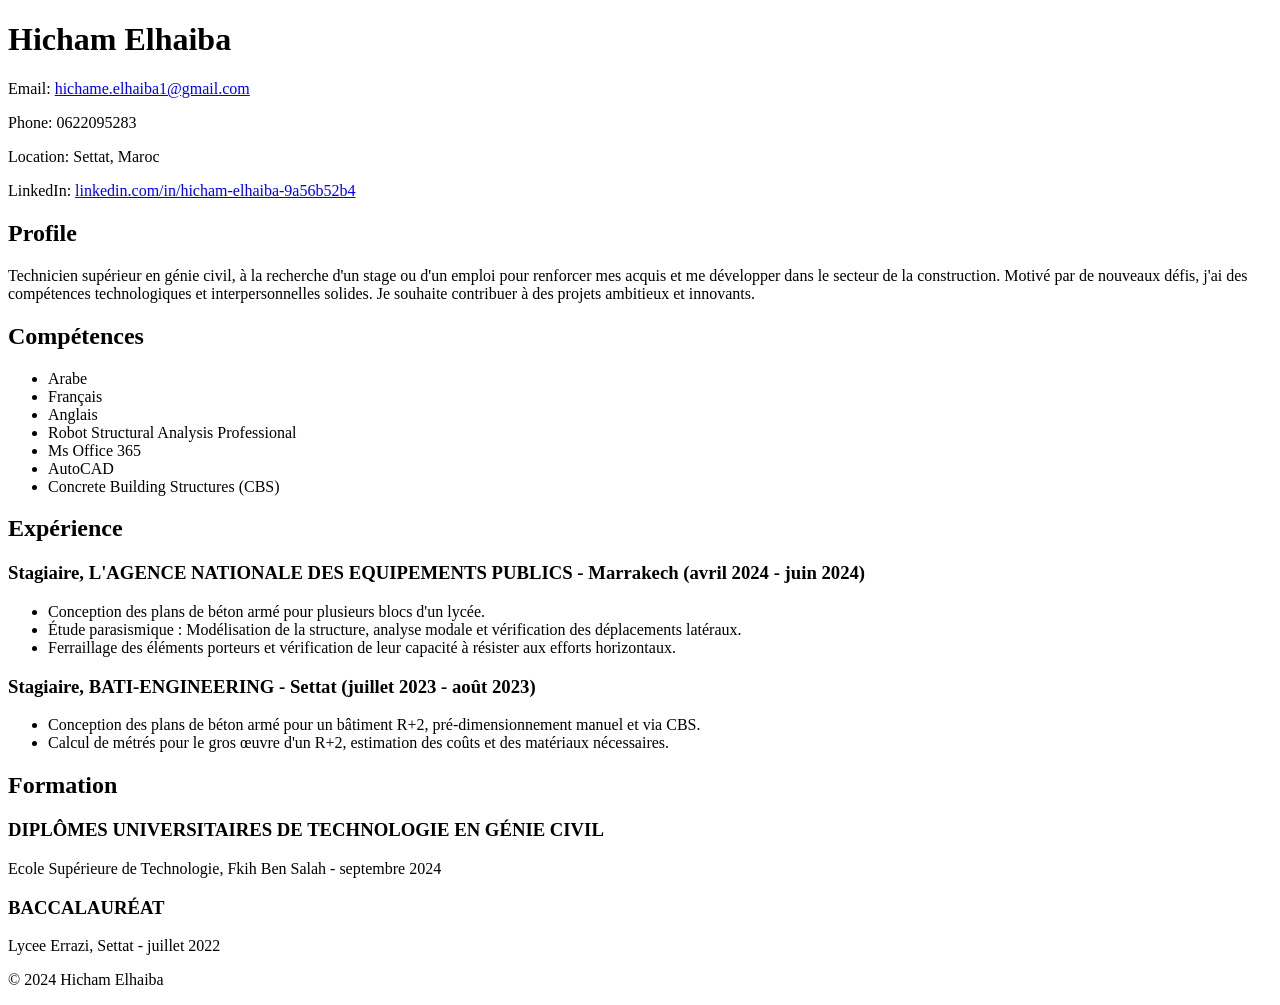
==== index.html @ 2a919aa6 "Create index.html" ====
<!DOCTYPE html>
<html lang="en">

<head>
    <meta charset="UTF-8">
    <meta name="viewport" content="width=device-width, initial-scale=1.0">
    <title>Hicham Elhaiba - CV</title>
    <link rel="stylesheet" href="style.css">
</head>

<body>
    <header>
        <h1>Hicham Elhaiba</h1>
        <div class="contact-info">
            <p>Email: <a href="mailto:hichame.elhaiba1@gmail.com">hichame.elhaiba1@gmail.com</a></p>
            <p>Phone: 0622095283</p>
            <p>Location: Settat, Maroc</p>
            <p>LinkedIn: <a href="https://www.linkedin.com/in/hicham-elhaiba-9a56b52b4/" target="_blank">linkedin.com/in/hicham-elhaiba-9a56b52b4</a></p>
        </div>
    </header>

    <section class="section profile">
        <h2>Profile</h2>
        <p>
            Technicien supérieur en génie civil, à la recherche d'un stage ou d'un emploi pour renforcer mes acquis et me développer dans le secteur de la construction.
            Motivé par de nouveaux défis, j'ai des compétences technologiques et interpersonnelles solides. Je souhaite contribuer à des projets ambitieux et innovants.
        </p>
    </section>

    <section class="section skills">
        <h2>Compétences</h2>
        <ul class="skills-list">
            <li>Arabe</li>
            <li>Français</li>
            <li>Anglais</li>
            <li>Robot Structural Analysis Professional</li>
            <li>Ms Office 365</li>
            <li>AutoCAD</li>
            <li>Concrete Building Structures (CBS)</li>
        </ul>
    </section>

    <section class="section experience">
        <h2>Expérience</h2>
        <h3>Stagiaire, L'AGENCE NATIONALE DES EQUIPEMENTS PUBLICS - Marrakech (avril 2024 - juin 2024)</h3>
        <ul>
            <li>Conception des plans de béton armé pour plusieurs blocs d'un lycée.</li>
            <li>Étude parasismique : Modélisation de la structure, analyse modale et vérification des déplacements latéraux.</li>
            <li>Ferraillage des éléments porteurs et vérification de leur capacité à résister aux efforts horizontaux.</li>
        </ul>

        <h3>Stagiaire, BATI-ENGINEERING - Settat (juillet 2023 - août 2023)</h3>
        <ul>
            <li>Conception des plans de béton armé pour un bâtiment R+2, pré-dimensionnement manuel et via CBS.</li>
            <li>Calcul de métrés pour le gros œuvre d'un R+2, estimation des coûts et des matériaux nécessaires.</li>
        </ul>
    </section>

    <section class="section education">
        <h2>Formation</h2>
        <h3>DIPLÔMES UNIVERSITAIRES DE TECHNOLOGIE EN GÉNIE CIVIL</h3>
        <p>Ecole Supérieure de Technologie, Fkih Ben Salah - septembre 2024</p>

        <h3>BACCALAURÉAT</h3>
        <p>Lycee Errazi, Settat - juillet 2022</p>
    </section>

    <footer>
        <p>&copy; 2024 Hicham Elhaiba</p>
    </footer>
</body>

</html>
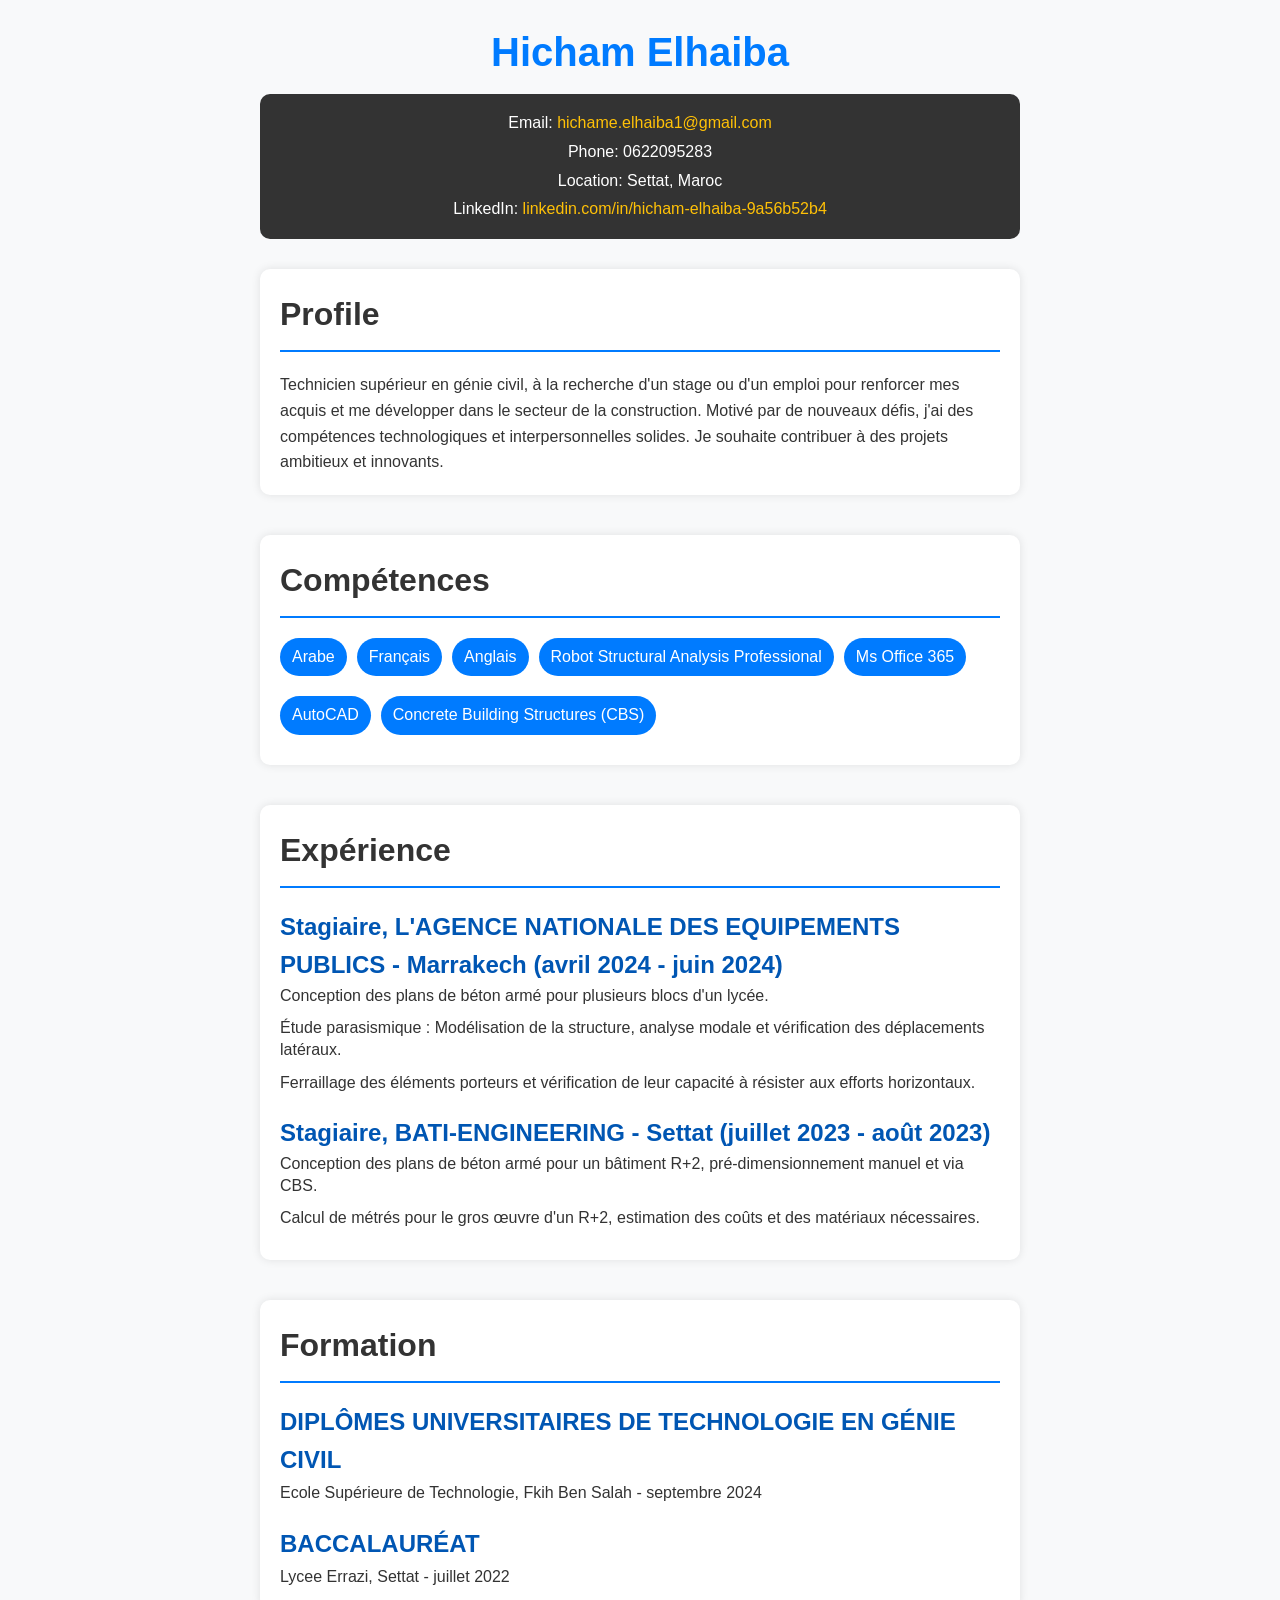
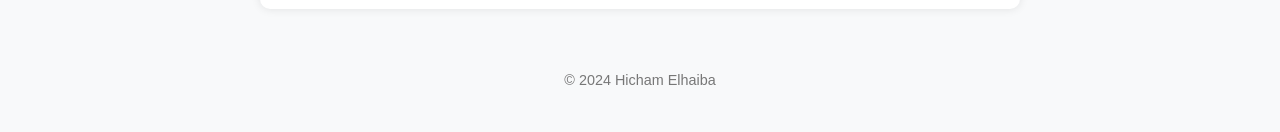
==== commit 682b536a: "Update index.html" ====
--- a/index.html
+++ b/index.html
@@ -5,7 +5,7 @@
     <meta charset="UTF-8">
     <meta name="viewport" content="width=device-width, initial-scale=1.0">
     <title>Hicham Elhaiba - CV</title>
-    <link rel="stylesheet" href="style.css">
+    <link rel="stylesheet" href="styles.css">
 </head>
 
 <body>
--- a/styles.css
+++ b/styles.css
@@ -0,0 +1,96 @@
+/* General Reset */
+* {
+    margin: 0;
+    padding: 0;
+    box-sizing: border-box;
+}
+
+body {
+    font-family: 'Arial', sans-serif;
+    background-color: #f8f9fa;
+    color: #333;
+    line-height: 1.6;
+    margin: 0 auto;
+    max-width: 800px;
+    padding: 20px;
+}
+
+/* Header Section */
+header {
+    text-align: center;
+    margin-bottom: 30px;
+}
+
+h1 {
+    font-size: 2.5em;
+    margin-bottom: 10px;
+    color: #007BFF;
+}
+
+.contact-info {
+    background-color: #333;
+    color: #fff;
+    padding: 15px;
+    border-radius: 10px;
+    line-height: 1.8;
+}
+
+.contact-info a {
+    color: #ffc107;
+    text-decoration: none;
+}
+
+/* Section Styles */
+.section {
+    margin-bottom: 40px;
+    padding: 20px;
+    background: #fff;
+    border-radius: 10px;
+    box-shadow: 0px 0px 10px rgba(0, 0, 0, 0.1);
+}
+
+h2 {
+    font-size: 2em;
+    color: #333;
+    border-bottom: 2px solid #007BFF;
+    padding-bottom: 10px;
+    margin-bottom: 20px;
+}
+
+h3 {
+    font-size: 1.5em;
+    margin-top: 20px;
+    color: #0056b3;
+}
+
+ul {
+    list-style: none;
+    padding-left: 0;
+}
+
+ul li {
+    margin-bottom: 10px;
+    line-height: 1.4;
+}
+
+/* Skills List */
+.skills-list {
+    display: flex;
+    flex-wrap: wrap;
+    gap: 10px;
+}
+
+.skills-list li {
+    background: #007BFF;
+    color: white;
+    padding: 8px 12px;
+    border-radius: 20px;
+}
+
+/* Footer */
+footer {
+    text-align: center;
+    padding: 20px;
+    font-size: 0.9em;
+    color: #777;
+}
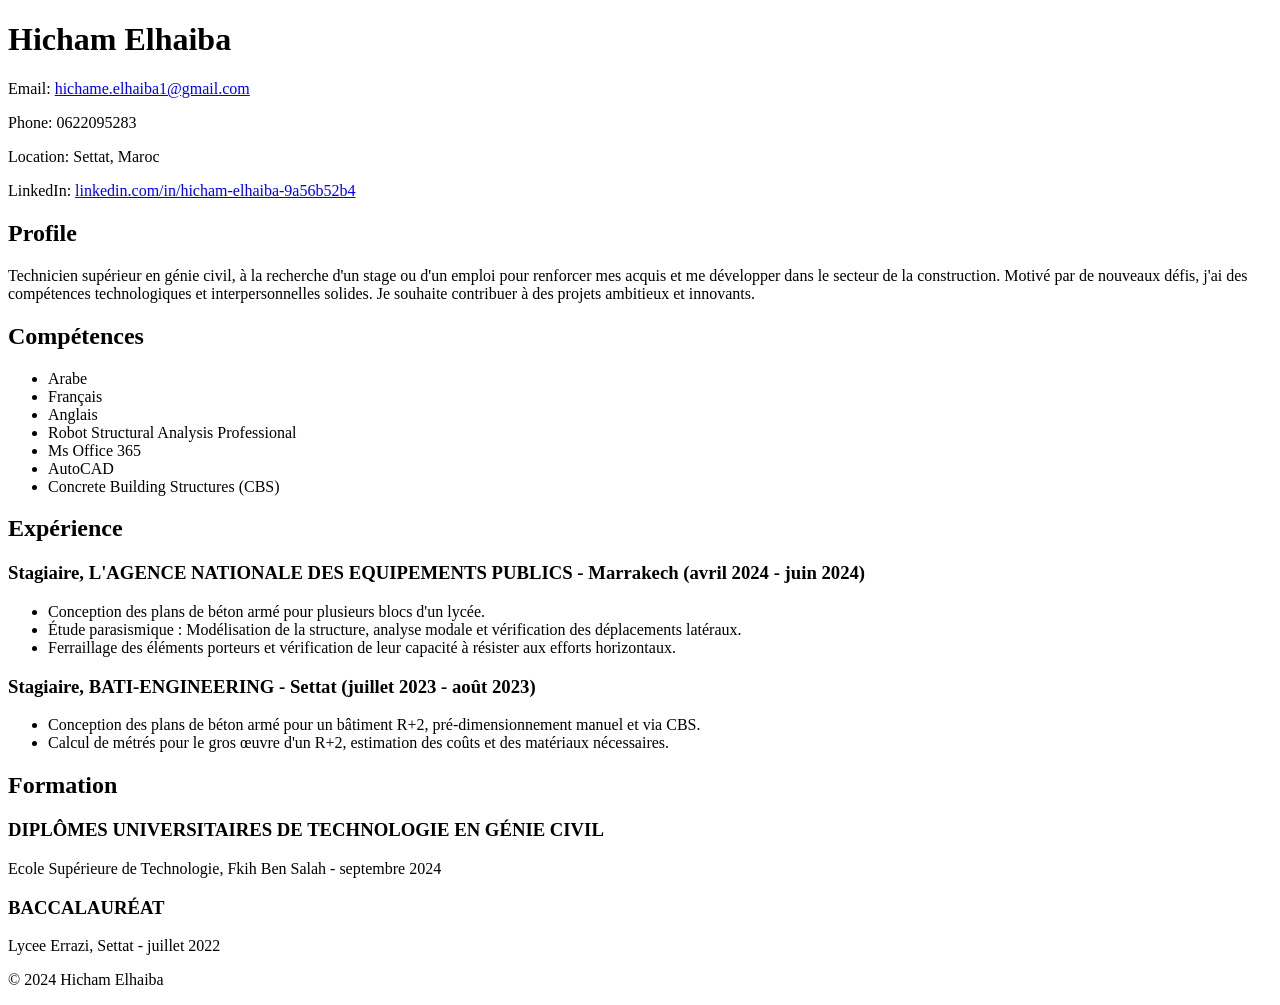
==== commit 89afe712: "Update index.html" ====
--- a/index.html
+++ b/index.html
@@ -5,7 +5,7 @@
     <meta charset="UTF-8">
     <meta name="viewport" content="width=device-width, initial-scale=1.0">
     <title>Hicham Elhaiba - CV</title>
-    <link rel="stylesheet" href="styles.css">
+    <link rel="stylesheet" href="style.css">
 </head>
 
 <body>
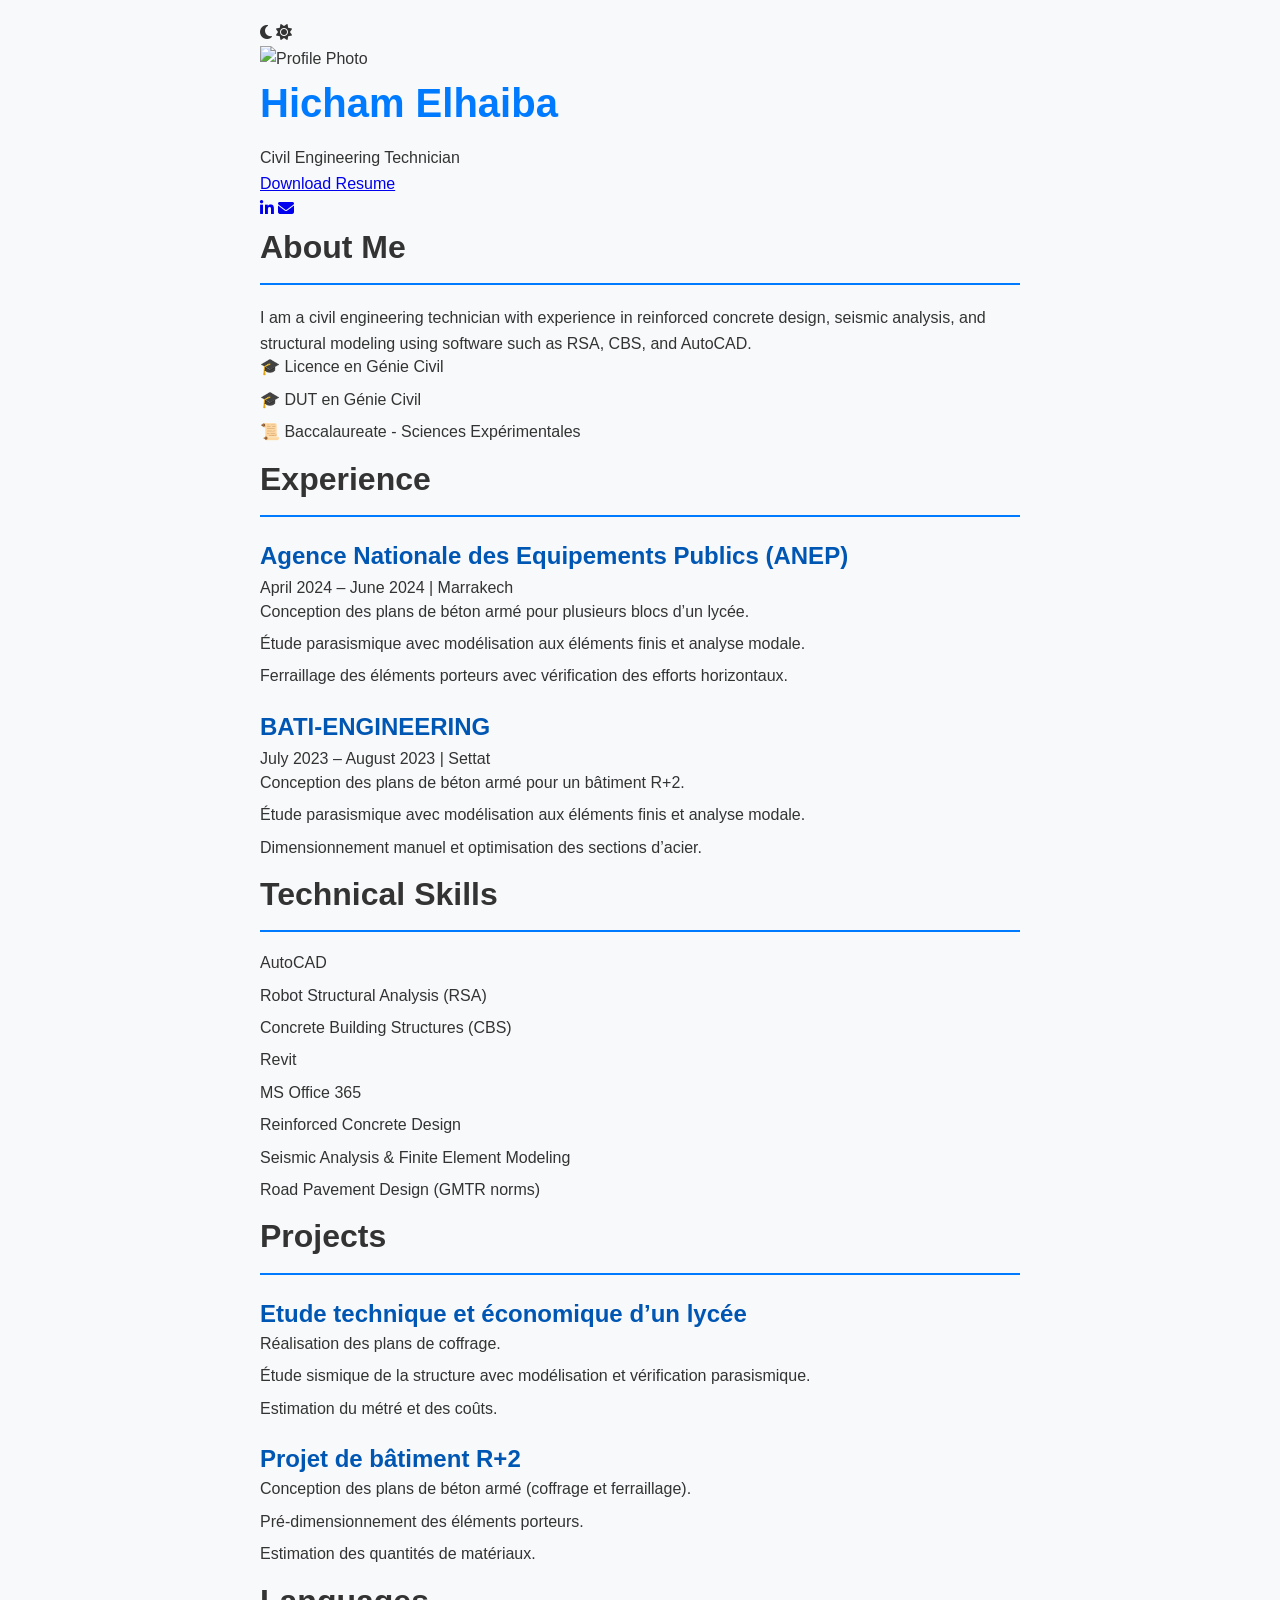
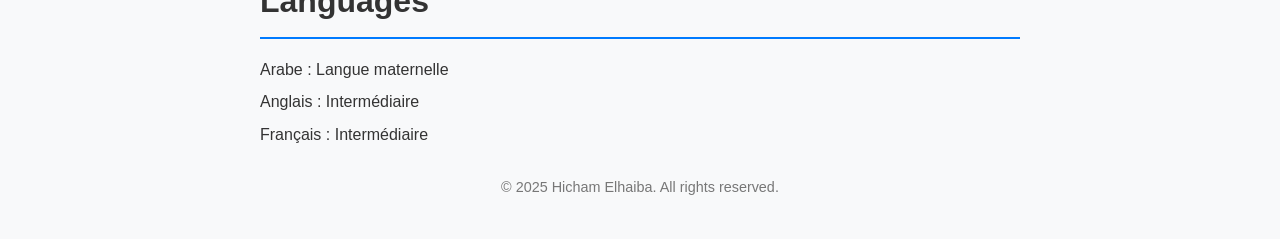
==== commit 7d562483: "Update index.html" ====
--- a/index.html
+++ b/index.html
@@ -1,73 +1,129 @@
 <!DOCTYPE html>
 <html lang="en">
+<head>
+  <meta charset="UTF-8" />
+  <meta name="viewport" content="width=device-width, initial-scale=1.0"/>
+  <title>Hicham Elhaiba | Civil Engineer</title>
+  <link rel="stylesheet" href="style.css" />
+  <link rel="stylesheet" href="https://cdnjs.cloudflare.com/ajax/libs/font-awesome/6.4.0/css/all.min.css"/>
+</head>
+<body class="dark-mode">
 
-<head>
-    <meta charset="UTF-8">
-    <meta name="viewport" content="width=device-width, initial-scale=1.0">
-    <title>Hicham Elhaiba - CV</title>
-    <link rel="stylesheet" href="style.css">
-</head>
+  <!-- Theme Toggle -->
+  <label class="theme-toggle" id="themeToggle">
+    <i class="fas fa-moon"></i>
+    <i class="fas fa-sun"></i>
+  </label>
 
-<body>
-    <header>
-        <h1>Hicham Elhaiba</h1>
-        <div class="contact-info">
-            <p>Email: <a href="mailto:hichame.elhaiba1@gmail.com">hichame.elhaiba1@gmail.com</a></p>
-            <p>Phone: 0622095283</p>
-            <p>Location: Settat, Maroc</p>
-            <p>LinkedIn: <a href="https://www.linkedin.com/in/hicham-elhaiba-9a56b52b4/" target="_blank">linkedin.com/in/hicham-elhaiba-9a56b52b4</a></p>
-        </div>
-    </header>
+  <!-- Hero Section -->
+  <section class="hero" id="home">
+    <div class="container">
+      <img src="assets/images/1.jpg" alt="Profile Photo" class="profile-pic" />
+      <h1>Hicham Elhaiba</h1>
+      <p class="subtitle">Civil Engineering Technician</p>
+      <a href="assets/CV.pdf" download class="btn">Download Resume</a>
+      <div class="socials">
+        <a href="https://www.linkedin.com/in/hicham-elhaiba-9a56b52b4/" target="_blank"><i class="fab fa-linkedin-in"></i></a>
+        <a href="mailto:hichame.elhaiba1@gmail.com"><i class="fas fa-envelope"></i></a>
+      </div>
+    </div>
+  </section>
 
-    <section class="section profile">
-        <h2>Profile</h2>
-        <p>
-            Technicien supérieur en génie civil, à la recherche d'un stage ou d'un emploi pour renforcer mes acquis et me développer dans le secteur de la construction.
-            Motivé par de nouveaux défis, j'ai des compétences technologiques et interpersonnelles solides. Je souhaite contribuer à des projets ambitieux et innovants.
-        </p>
-    </section>
+  <!-- About Section -->
+  <section class="about" id="about">
+    <div class="container">
+      <h2>About Me</h2>
+      <p>I am a civil engineering technician with experience in reinforced concrete design, seismic analysis, and structural modeling using software such as RSA, CBS, and AutoCAD.</p>
+      <ul>
+        <li>🎓 Licence en Génie Civil</li>
+        <li>🎓 DUT en Génie Civil</li>
+        <li>📜 Baccalaureate - Sciences Expérimentales</li>
+      </ul>
+    </div>
+  </section>
 
-    <section class="section skills">
-        <h2>Compétences</h2>
-        <ul class="skills-list">
-            <li>Arabe</li>
-            <li>Français</li>
-            <li>Anglais</li>
-            <li>Robot Structural Analysis Professional</li>
-            <li>Ms Office 365</li>
-            <li>AutoCAD</li>
-            <li>Concrete Building Structures (CBS)</li>
+  <!-- Experience Section -->
+  <section class="experience" id="experience">
+    <div class="container">
+      <h2>Experience</h2>
+      <div class="card">
+        <h3>Agence Nationale des Equipements Publics (ANEP)</h3>
+        <p class="date">April 2024 – June 2024 | Marrakech</p>
+        <ul>
+          <li>Conception des plans de béton armé pour plusieurs blocs d’un lycée.</li>
+          <li>Étude parasismique avec modélisation aux éléments finis et analyse modale.</li>
+          <li>Ferraillage des éléments porteurs avec vérification des efforts horizontaux.</li>
         </ul>
-    </section>
+      </div>
+      <div class="card">
+        <h3>BATI-ENGINEERING</h3>
+        <p class="date">July 2023 – August 2023 | Settat</p>
+        <ul>
+          <li>Conception des plans de béton armé pour un bâtiment R+2.</li>
+          <li>Étude parasismique avec modélisation aux éléments finis et analyse modale.</li>
+          <li>Dimensionnement manuel et optimisation des sections d’acier.</li>
+        </ul>
+      </div>
+    </div>
+  </section>
 
-    <section class="section experience">
-        <h2>Expérience</h2>
-        <h3>Stagiaire, L'AGENCE NATIONALE DES EQUIPEMENTS PUBLICS - Marrakech (avril 2024 - juin 2024)</h3>
+  <!-- Skills Section -->
+  <section class="skills" id="skills">
+    <div class="container">
+      <h2>Technical Skills</h2>
+      <ul>
+        <li>AutoCAD</li>
+        <li>Robot Structural Analysis (RSA)</li>
+        <li>Concrete Building Structures (CBS)</li>
+        <li>Revit</li>
+        <li>MS Office 365</li>
+        <li>Reinforced Concrete Design</li>
+        <li>Seismic Analysis & Finite Element Modeling</li>
+        <li>Road Pavement Design (GMTR norms)</li>
+      </ul>
+    </div>
+  </section>
+
+  <!-- Projects Section -->
+  <section class="projects" id="projects">
+    <div class="container">
+      <h2>Projects</h2>
+      <div class="card">
+        <h3>Etude technique et économique d’un lycée</h3>
         <ul>
-            <li>Conception des plans de béton armé pour plusieurs blocs d'un lycée.</li>
-            <li>Étude parasismique : Modélisation de la structure, analyse modale et vérification des déplacements latéraux.</li>
-            <li>Ferraillage des éléments porteurs et vérification de leur capacité à résister aux efforts horizontaux.</li>
+          <li>Réalisation des plans de coffrage.</li>
+          <li>Étude sismique de la structure avec modélisation et vérification parasismique.</li>
+          <li>Estimation du métré et des coûts.</li>
         </ul>
+      </div>
+      <div class="card">
+        <h3>Projet de bâtiment R+2</h3>
+        <ul>
+          <li>Conception des plans de béton armé (coffrage et ferraillage).</li>
+          <li>Pré-dimensionnement des éléments porteurs.</li>
+          <li>Estimation des quantités de matériaux.</li>
+        </ul>
+      </div>
+    </div>
+  </section>
 
-        <h3>Stagiaire, BATI-ENGINEERING - Settat (juillet 2023 - août 2023)</h3>
-        <ul>
-            <li>Conception des plans de béton armé pour un bâtiment R+2, pré-dimensionnement manuel et via CBS.</li>
-            <li>Calcul de métrés pour le gros œuvre d'un R+2, estimation des coûts et des matériaux nécessaires.</li>
-        </ul>
-    </section>
+  <!-- Languages Section -->
+  <section class="languages" id="languages">
+    <div class="container">
+      <h2>Languages</h2>
+      <ul>
+        <li>Arabe : Langue maternelle</li>
+        <li>Anglais : Intermédiaire</li>
+        <li>Français : Intermédiaire</li>
+      </ul>
+    </div>
+  </section>
 
-    <section class="section education">
-        <h2>Formation</h2>
-        <h3>DIPLÔMES UNIVERSITAIRES DE TECHNOLOGIE EN GÉNIE CIVIL</h3>
-        <p>Ecole Supérieure de Technologie, Fkih Ben Salah - septembre 2024</p>
+  <!-- Footer -->
+  <footer>
+    <p>© 2025 Hicham Elhaiba. All rights reserved.</p>
+  </footer>
 
-        <h3>BACCALAURÉAT</h3>
-        <p>Lycee Errazi, Settat - juillet 2022</p>
-    </section>
-
-    <footer>
-        <p>&copy; 2024 Hicham Elhaiba</p>
-    </footer>
+  <script src="script.js"></script>
 </body>
-
 </html>
--- a/style.css
+++ b/style.css
@@ -0,0 +1,96 @@
+/* General Reset */
+* {
+    margin: 0;
+    padding: 0;
+    box-sizing: border-box;
+}
+
+body {
+    font-family: 'Arial', sans-serif;
+    background-color: #f8f9fa;
+    color: #333;
+    line-height: 1.6;
+    margin: 0 auto;
+    max-width: 800px;
+    padding: 20px;
+}
+
+/* Header Section */
+header {
+    text-align: center;
+    margin-bottom: 30px;
+}
+
+h1 {
+    font-size: 2.5em;
+    margin-bottom: 10px;
+    color: #007BFF;
+}
+
+.contact-info {
+    background-color: #333;
+    color: #fff;
+    padding: 15px;
+    border-radius: 10px;
+    line-height: 1.8;
+}
+
+.contact-info a {
+    color: #ffc107;
+    text-decoration: none;
+}
+
+/* Section Styles */
+.section {
+    margin-bottom: 40px;
+    padding: 20px;
+    background: #fff;
+    border-radius: 10px;
+    box-shadow: 0px 0px 10px rgba(0, 0, 0, 0.1);
+}
+
+h2 {
+    font-size: 2em;
+    color: #333;
+    border-bottom: 2px solid #007BFF;
+    padding-bottom: 10px;
+    margin-bottom: 20px;
+}
+
+h3 {
+    font-size: 1.5em;
+    margin-top: 20px;
+    color: #0056b3;
+}
+
+ul {
+    list-style: none;
+    padding-left: 0;
+}
+
+ul li {
+    margin-bottom: 10px;
+    line-height: 1.4;
+}
+
+/* Skills List */
+.skills-list {
+    display: flex;
+    flex-wrap: wrap;
+    gap: 10px;
+}
+
+.skills-list li {
+    background: #007BFF;
+    color: white;
+    padding: 8px 12px;
+    border-radius: 20px;
+}
+
+/* Footer */
+footer {
+    text-align: center;
+    padding: 20px;
+    font-size: 0.9em;
+    color: #777;
+}
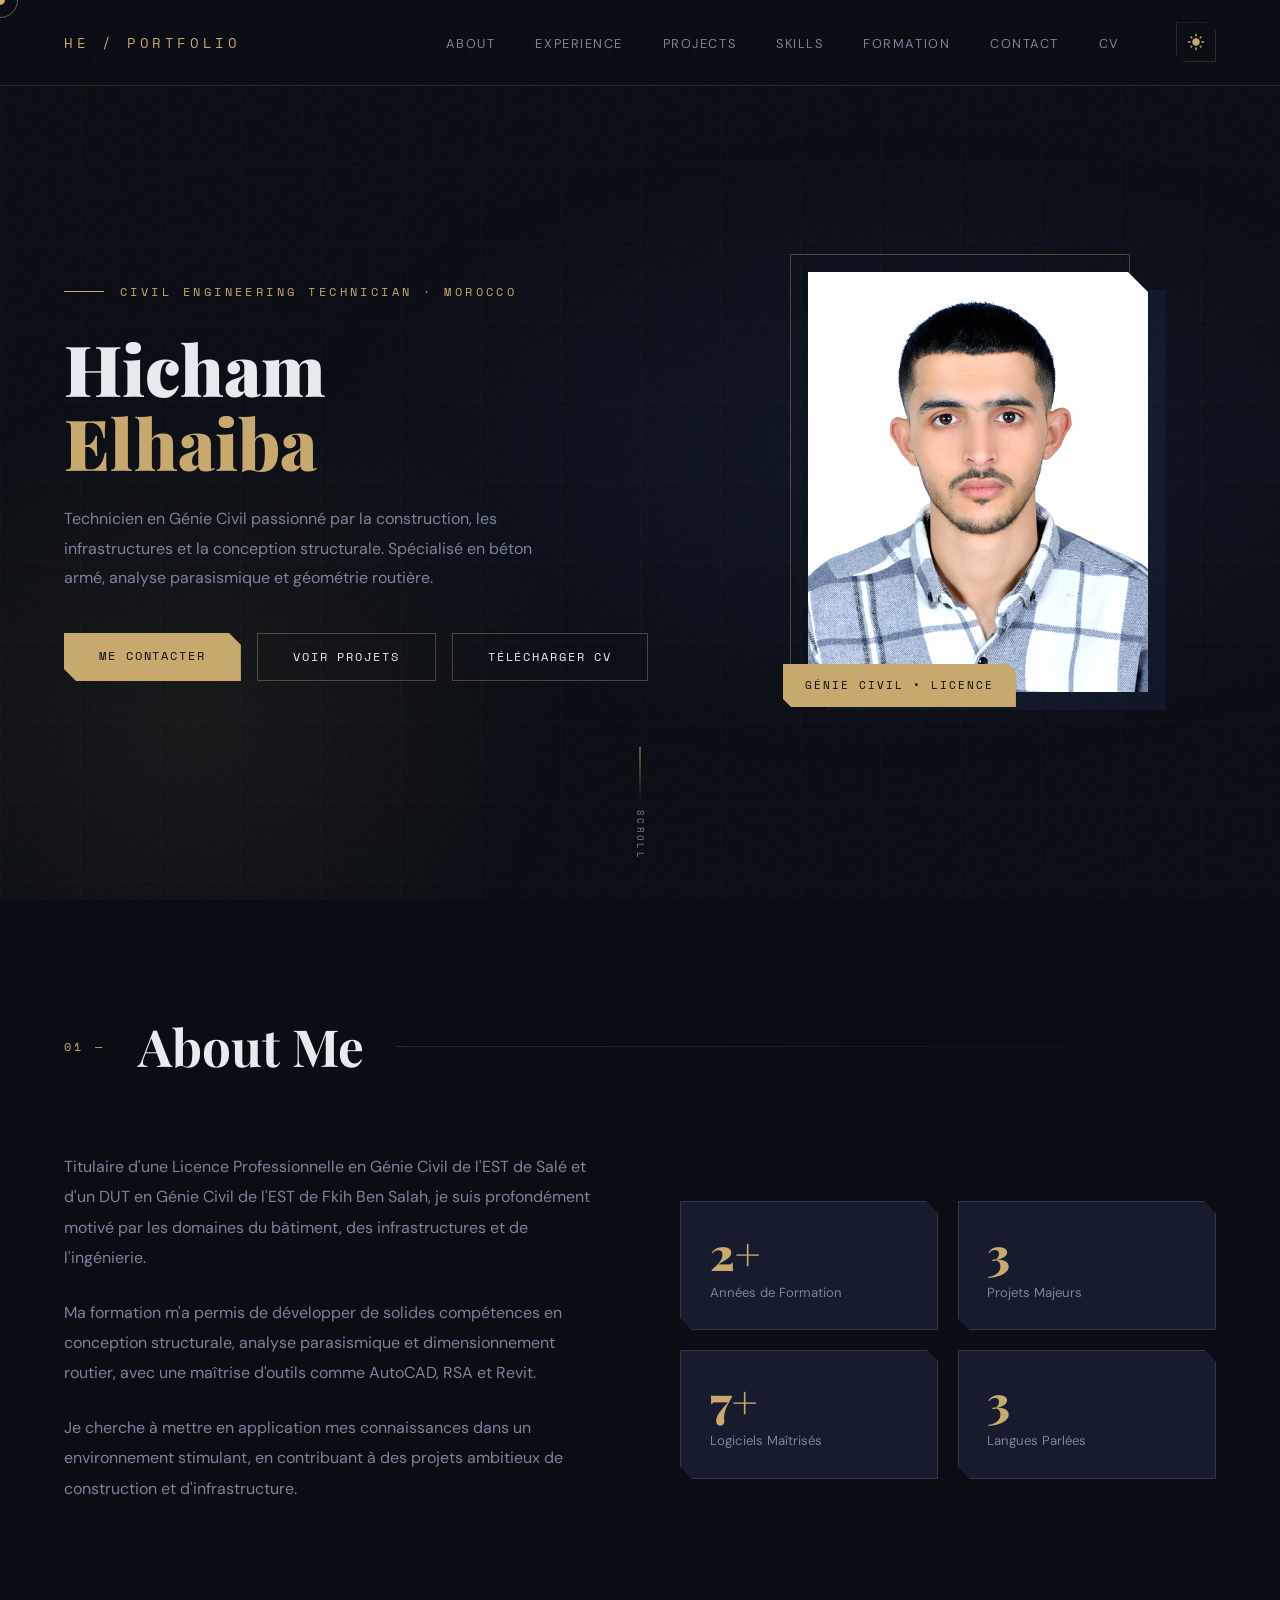
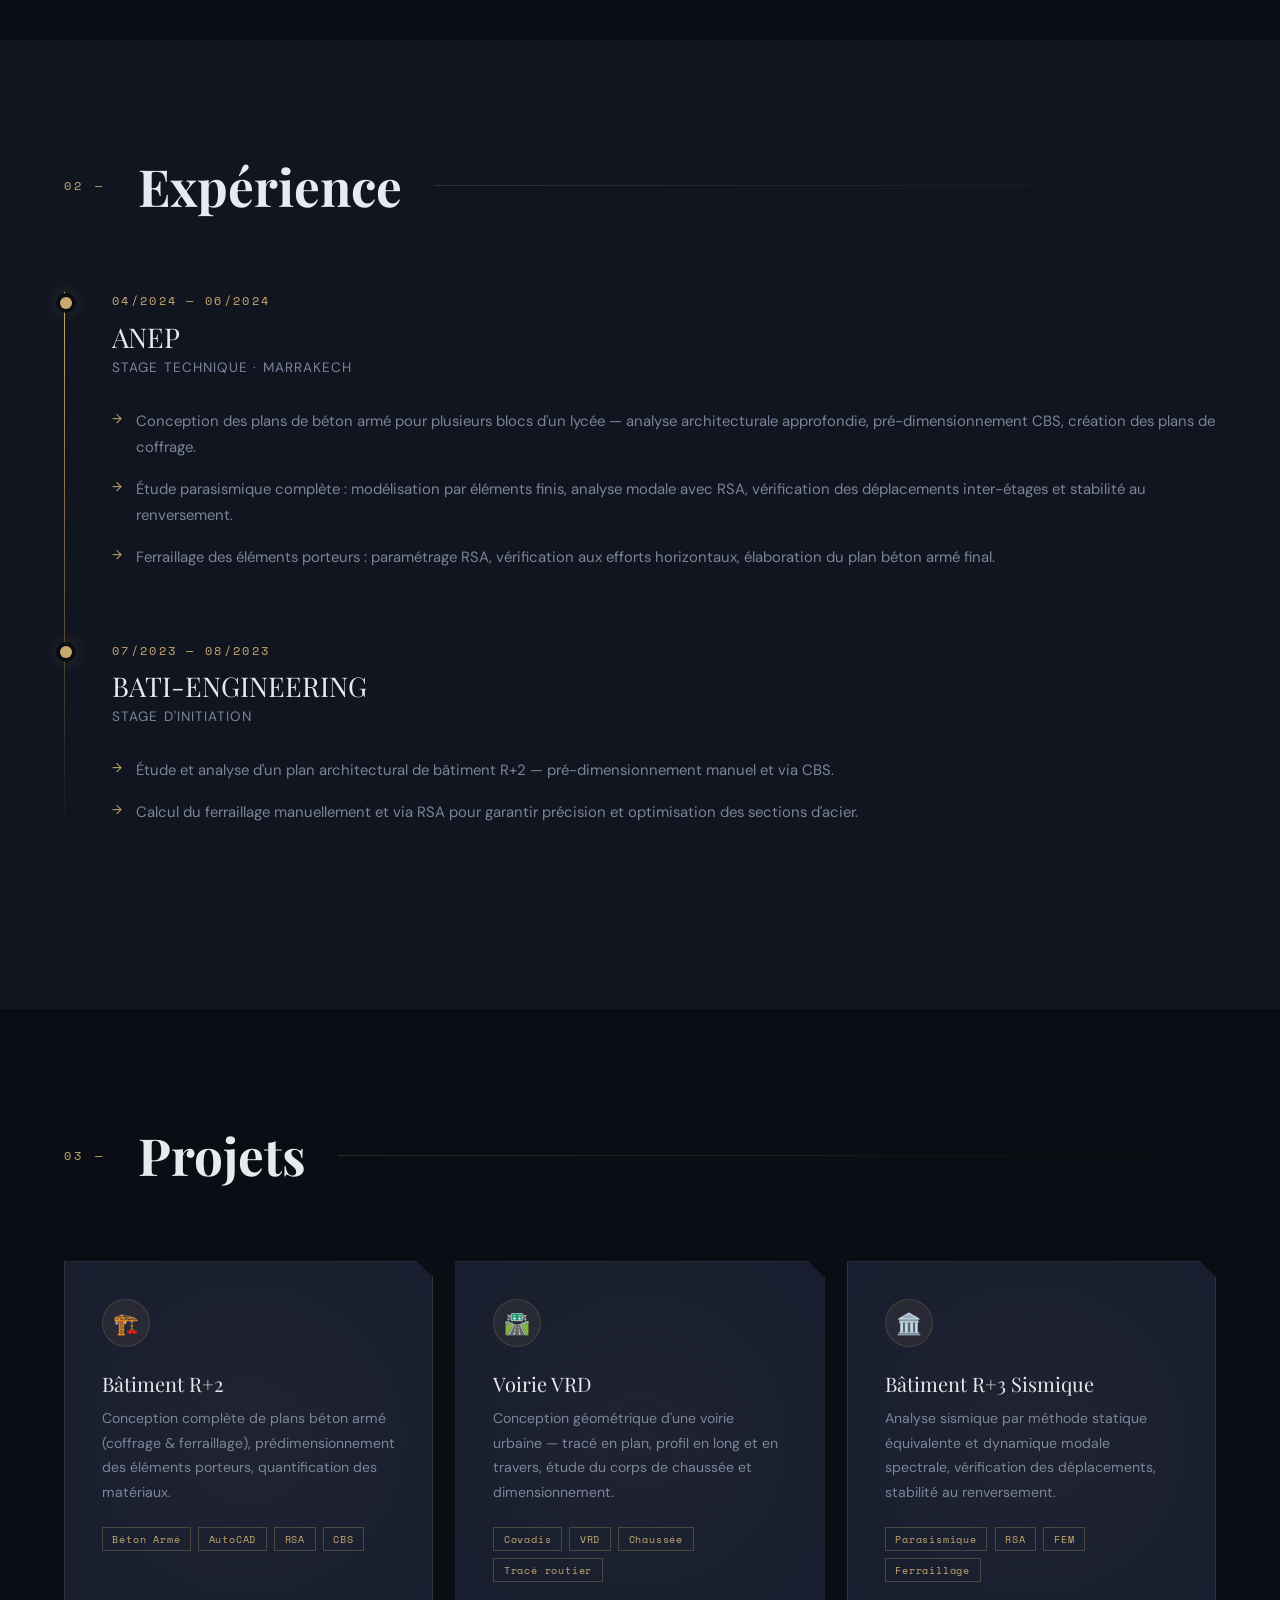
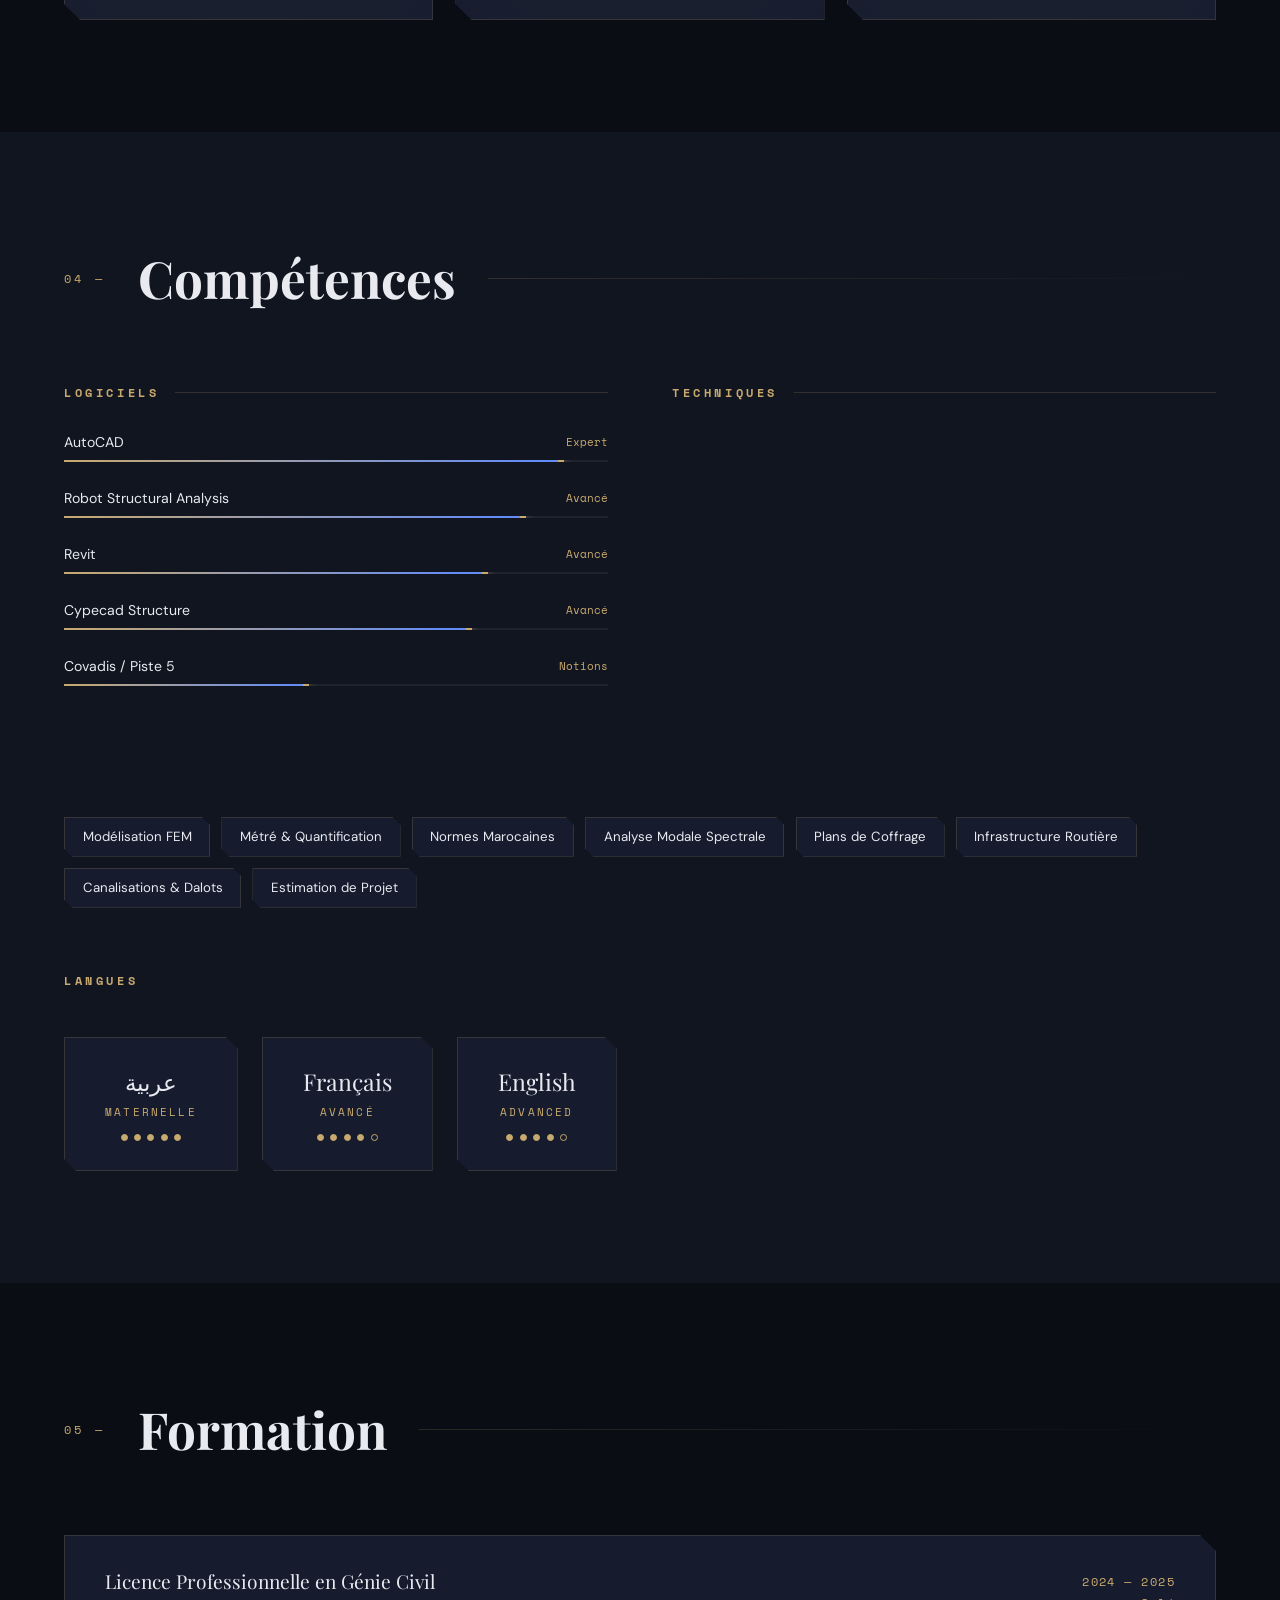
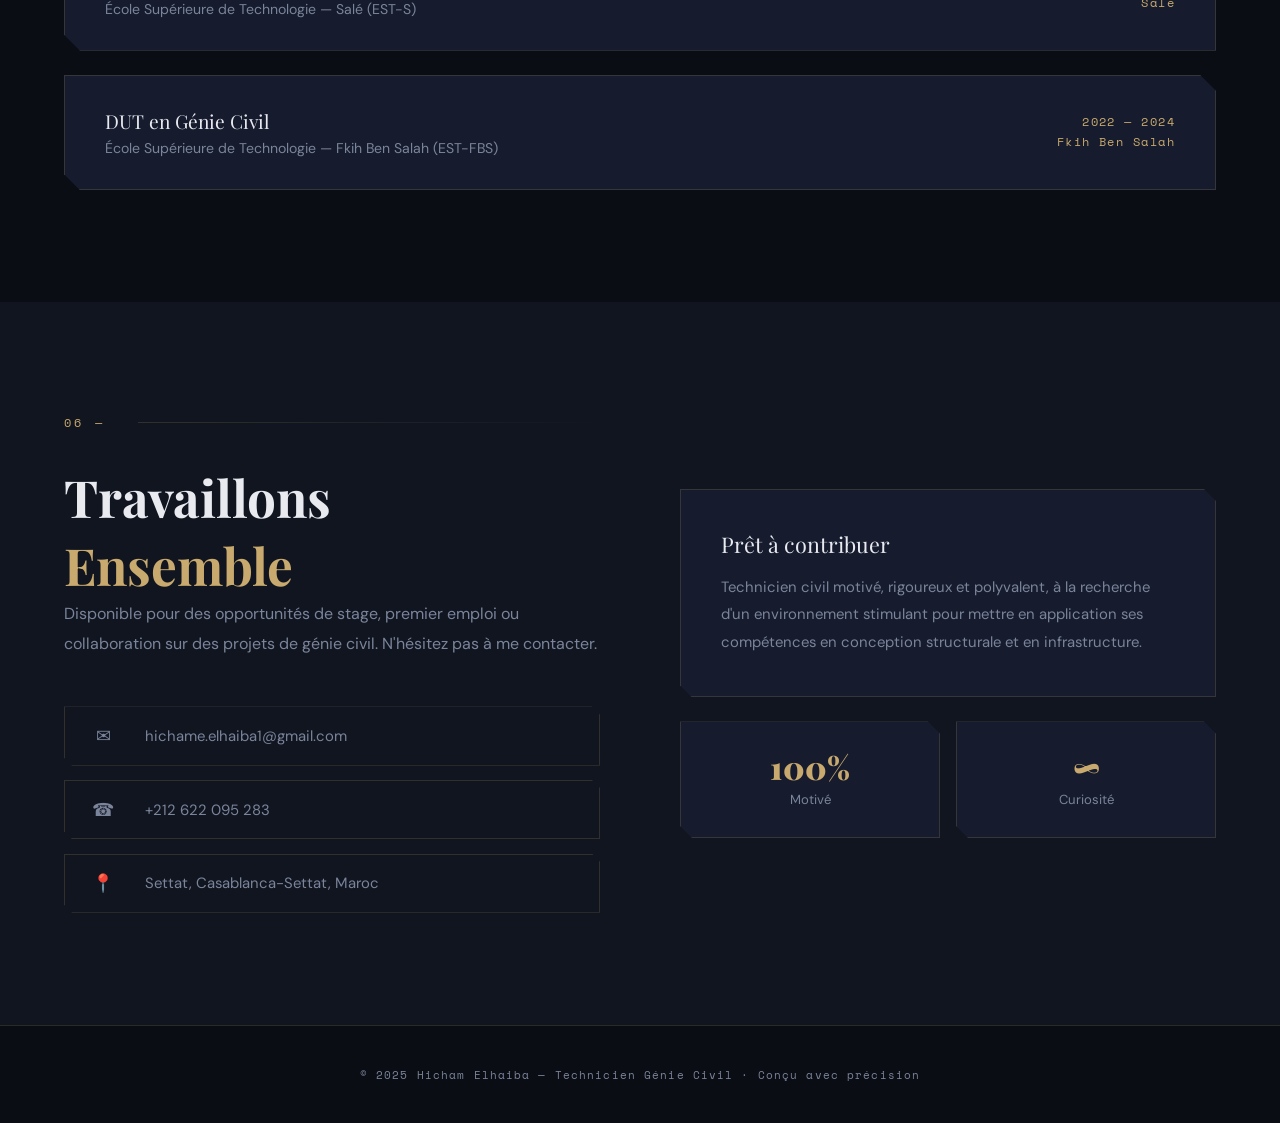
==== commit 7f4777bf: "Add files via upload" ====
--- a/index.html
+++ b/index.html
@@ -1,129 +1,516 @@
 <!DOCTYPE html>
 <html lang="en">
 <head>
-  <meta charset="UTF-8" />
-  <meta name="viewport" content="width=device-width, initial-scale=1.0"/>
-  <title>Hicham Elhaiba | Civil Engineer</title>
-  <link rel="stylesheet" href="style.css" />
-  <link rel="stylesheet" href="https://cdnjs.cloudflare.com/ajax/libs/font-awesome/6.4.0/css/all.min.css"/>
+<meta charset="UTF-8">
+<meta name="viewport" content="width=device-width, initial-scale=1.0">
+<title>Hicham Elhaiba | Civil Engineering Technician</title>
+<link href="https://fonts.googleapis.com/css2?family=Playfair+Display:wght@400;700;900&family=DM+Sans:wght@300;400;500&family=Space+Mono:wght@400;700&display=swap" rel="stylesheet">
+<style>
+  :root {
+    --bg:#0a0d14; --surface:#111520; --card:#161c2e;
+    --accent:#c8a96e; --accent2:#5d8aff;
+    --text:#e8eaf0; --muted:#7a849a;
+    --border:rgba(200,169,110,0.18); --glow:rgba(200,169,110,0.08);
+    --nav-bg:rgba(10,13,20,0.9);
+  }
+
+  [data-theme="light"] {
+    --bg:#f8f9fa; --surface:#ffffff; --card:#ffffff;
+    --accent:#b08d4b; --accent2:#3d6ed4;
+    --text:#1a1d23; --muted:#5a647a;
+    --border:rgba(176,141,75,0.25); --glow:rgba(176,141,75,0.05);
+    --nav-bg:rgba(248,249,250,0.9);
+  }
+  *,*::before,*::after{margin:0;padding:0;box-sizing:border-box;}
+  html{scroll-behavior:smooth;}
+  body{background:var(--bg);color:var(--text);font-family:"DM Sans",sans-serif;overflow-x:hidden;cursor:none;}
+
+  /* CURSOR */
+  .cursor{width:10px;height:10px;background:var(--accent);border-radius:50%;position:fixed;top:0;left:0;pointer-events:none;z-index:9999;mix-blend-mode:screen;transform:translate(-50%,-50%);}
+  .cursor-ring{width:36px;height:36px;border:1.5px solid rgba(200,169,110,0.5);border-radius:50%;position:fixed;top:0;left:0;pointer-events:none;z-index:9998;transform:translate(-50%,-50%);transition:width .3s,height .3s,border-color .3s;}
+  .cursor-ring.hovered{width:56px;height:56px;border-color:var(--accent);}
+
+  /* NOISE */
+  body::after{content:"";position:fixed;inset:0;background-image:url("data:image/svg+xml,%3Csvg viewBox='0 0 200 200' xmlns='http://www.w3.org/2000/svg'%3E%3Cfilter id='n'%3E%3CfeTurbulence type='fractalNoise' baseFrequency='0.85' numOctaves='4'/%3E%3C/filter%3E%3Crect width='100%25' height='100%25' filter='url(%23n)' opacity='0.025'/%3E%3C/svg%3E");pointer-events:none;z-index:1000;}
+
+  /* PARTICLES */
+  .particles{position:fixed;inset:0;pointer-events:none;z-index:0;overflow:hidden;}
+  .particle{position:absolute;width:2px;height:2px;background:var(--accent);border-radius:50%;animation:floatUp var(--dur) var(--delay) infinite linear;opacity:0;}
+  @keyframes floatUp{0%{transform:translateY(100vh) translateX(0);opacity:0;}10%{opacity:.5;}90%{opacity:.2;}100%{transform:translateY(-50px) translateX(var(--drift));opacity:0;}}
+
+  /* NAV */
+  nav{position:fixed;top:0;left:0;right:0;padding:1.4rem 4rem;display:flex;align-items:center;justify-content:space-between;z-index:500;backdrop-filter:blur(20px);background:var(--nav-bg);border-bottom:1px solid var(--border);animation:slideDown .8s ease forwards;}
+  @keyframes slideDown{from{transform:translateY(-100%);opacity:0;}to{transform:translateY(0);opacity:1;}}
+  .nav-logo{font-family:"Space Mono",monospace;color:var(--accent);font-size:.9rem;letter-spacing:.25em;text-transform:uppercase;text-decoration:none;}
+  .nav-links{display:flex;gap:2.5rem;list-style:none;align-items:center;}
+  .nav-links a{color:var(--muted);text-decoration:none;font-size:.8rem;letter-spacing:.12em;text-transform:uppercase;transition:color .3s;position:relative;cursor:none;}
+
+  /* THEME TOGGLE */
+  .theme-toggle{background:none;border:1px solid var(--border);color:var(--accent);padding:.5rem;width:40px;height:40px;display:flex;align-items:center;justify-content:center;cursor:none;transition:all .3s;clip-path:polygon(0 0,calc(100% - 8px) 0,100% 8px,100% 100%,8px 100%,0 calc(100% - 8px));margin-left:1rem;}
+  .theme-toggle:hover{background:var(--glow);border-color:var(--accent);transform:translateY(-2px);}
+  .theme-toggle svg{width:18px;height:18px;fill:currentColor;}
+  [data-theme="light"] .sun-icon{display:none;}
+  [data-theme="dark"] .moon-icon{display:none;}
+  .sun-icon{display:block;}
+  .moon-icon{display:block;}
+  .nav-links a::after{content:"";position:absolute;bottom:-4px;left:0;width:0;height:1px;background:var(--accent);transition:width .3s;}
+  .nav-links a:hover{color:var(--accent);}
+  .nav-links a:hover::after{width:100%;}
+
+  /* HERO */
+  .hero{min-height:100vh;display:grid;grid-template-columns:1.15fr 0.85fr;align-items:center;padding:8rem 4rem 4rem;position:relative;overflow:hidden;gap:2rem;}
+  .hero-bg{position:absolute;inset:0;background:radial-gradient(ellipse 80% 60% at 70% 50%,rgba(93,138,255,0.07) 0%,transparent 60%),radial-gradient(ellipse 60% 80% at 15% 80%,rgba(200,169,110,0.07) 0%,transparent 50%);}
+  .hero-grid{position:absolute;inset:0;background-image:linear-gradient(rgba(200,169,110,0.025) 1px,transparent 1px),linear-gradient(90deg,rgba(200,169,110,0.025) 1px,transparent 1px);background-size:80px 80px;}
+  .hero-left{position:relative;z-index:2;}
+  .hero-tag{font-family:"Space Mono",monospace;font-size:.72rem;color:var(--accent);letter-spacing:.3em;text-transform:uppercase;display:flex;align-items:center;gap:1rem;margin-bottom:2rem;opacity:0;animation:fadeUp .8s .3s forwards;}
+  .hero-tag::before{content:"";display:block;width:40px;height:1px;background:var(--accent);}
+  h1{font-family:"Playfair Display",serif;font-size:clamp(3rem,5.5vw,5.2rem);font-weight:900;line-height:1.05;margin-bottom:1.5rem;opacity:0;animation:fadeUp .8s .5s forwards;}
+  h1 span{color:var(--accent);display:block;}
+  .hero-desc{color:var(--muted);line-height:1.85;max-width:480px;margin-bottom:2.5rem;font-size:1rem;opacity:0;animation:fadeUp .8s .7s forwards;}
+  .hero-ctas{display:flex;gap:1rem;flex-wrap:wrap;opacity:0;animation:fadeUp .8s .9s forwards;}
+
+  /* BUTTONS */
+  .btn-primary{background:var(--accent);color:#0a0d14;padding:.85rem 2.2rem;font-family:"Space Mono",monospace;font-size:.78rem;letter-spacing:.15em;text-transform:uppercase;text-decoration:none;border:none;cursor:none;transition:transform .3s,box-shadow .3s;clip-path:polygon(0 0,calc(100% - 12px) 0,100% 12px,100% 100%,12px 100%,0 calc(100% - 12px));display:inline-block;}
+  .btn-primary:hover{transform:translateY(-3px);box-shadow:0 20px 40px rgba(200,169,110,0.3);}
+  .btn-secondary{border:1.5px solid rgba(200,169,110,0.35);color:var(--text);padding:.85rem 2.2rem;font-family:"Space Mono",monospace;font-size:.78rem;letter-spacing:.15em;text-transform:uppercase;text-decoration:none;background:transparent;cursor:none;transition:border-color .3s,color .3s,background .3s;display:inline-block;}
+  .btn-secondary:hover{border-color:var(--accent);color:var(--accent);background:var(--glow);}
+
+  /* PHOTO */
+  .hero-right{display:flex;justify-content:center;align-items:center;position:relative;z-index:2;opacity:0;animation:fadeIn 1.2s .6s forwards;}
+  .photo-frame{position:relative;width:340px;height:420px;}
+  .photo-frame::before{content:"";position:absolute;top:-18px;left:-18px;right:18px;bottom:18px;border:1px solid rgba(200,169,110,0.35);z-index:0;animation:borderPulse 3s ease-in-out infinite;}
+  .photo-frame::after{content:"";position:absolute;top:18px;left:18px;right:-18px;bottom:-18px;background:rgba(93,138,255,0.07);z-index:0;}
+  @keyframes borderPulse{0%,100%{opacity:.3;}50%{opacity:.9;}}
+  .photo-frame img{width:100%;height:100%;object-fit:cover;object-position:center top;filter:contrast(1.05) brightness(1.02);clip-path:polygon(0 0,calc(100% - 20px) 0,100% 20px,100% 100%,20px 100%,0 calc(100% - 20px));position:relative;z-index:1;display:block;}
+  .photo-badge{position:absolute;bottom:-15px;left:-25px;background:var(--accent);color:#0a0d14;padding:.85rem 1.4rem;font-family:"Space Mono",monospace;font-size:.68rem;letter-spacing:.18em;text-transform:uppercase;z-index:2;clip-path:polygon(0 0,calc(100% - 8px) 0,100% 8px,100% 100%,8px 100%,0 calc(100% - 8px));}
+
+  /* SCROLL INDICATOR */
+  .scroll-ind{position:absolute;bottom:2.5rem;left:50%;transform:translateX(-50%);display:flex;flex-direction:column;align-items:center;gap:.5rem;opacity:0;animation:fadeIn 1s 1.5s forwards;z-index:2;}
+  .scroll-line{width:1px;height:55px;background:linear-gradient(to bottom,var(--accent),transparent);animation:scrollAnim 2s ease-in-out infinite;}
+  @keyframes scrollAnim{0%{transform:scaleY(0);transform-origin:top;}50%{transform:scaleY(1);transform-origin:top;}51%{transform:scaleY(1);transform-origin:bottom;}100%{transform:scaleY(0);transform-origin:bottom;}}
+  .scroll-text{font-family:"Space Mono",monospace;font-size:.58rem;color:var(--muted);letter-spacing:.25em;text-transform:uppercase;writing-mode:vertical-rl;}
+
+  /* SECTIONS */
+  section{padding:7rem 4rem;}
+  .section-header{display:flex;align-items:center;gap:2rem;margin-bottom:4.5rem;}
+  .section-num{font-family:"Space Mono",monospace;font-size:.72rem;color:var(--accent);letter-spacing:.3em;white-space:nowrap;}
+  .section-line{flex:1;height:1px;background:linear-gradient(to right,var(--border),transparent);}
+  h2{font-family:"Playfair Display",serif;font-size:clamp(2rem,4vw,3.2rem);font-weight:700;}
+
+  /* ABOUT */
+  .about-grid{display:grid;grid-template-columns:1fr 1fr;gap:5rem;align-items:center;}
+  .about-text p{color:var(--muted);line-height:1.9;margin-bottom:1.5rem;font-size:1rem;}
+  .stats-grid{display:grid;grid-template-columns:1fr 1fr;gap:1.2rem;}
+  .stat-card{background:var(--card);border:1px solid var(--border);padding:1.8rem;position:relative;overflow:hidden;transition:transform .3s,border-color .3s;clip-path:polygon(0 0,calc(100% - 12px) 0,100% 12px,100% 100%,12px 100%,0 calc(100% - 12px));cursor:none;}
+  .stat-card::before{content:"";position:absolute;inset:0;background:linear-gradient(135deg,var(--glow),transparent);opacity:0;transition:opacity .3s;}
+  .stat-card:hover{transform:translateY(-5px);border-color:var(--accent);}
+  .stat-card:hover::before{opacity:1;}
+  .stat-num{font-family:"Playfair Display",serif;font-size:2.8rem;font-weight:900;color:var(--accent);line-height:1;}
+  .stat-label{color:var(--muted);font-size:.82rem;margin-top:.5rem;}
+
+  /* EXPERIENCE */
+  .exp-timeline{position:relative;padding-left:3rem;}
+  .exp-timeline::before{content:"";position:absolute;left:0;top:0;bottom:0;width:1px;background:linear-gradient(to bottom,var(--accent),transparent);}
+  .exp-item{position:relative;margin-bottom:4rem;opacity:0;transform:translateX(-30px);transition:opacity .6s,transform .6s;}
+  .exp-item.visible{opacity:1;transform:translateX(0);}
+  .exp-dot{position:absolute;left:-3.27rem;top:.3rem;width:12px;height:12px;background:var(--accent);border-radius:50%;box-shadow:0 0 0 4px var(--bg),0 0 20px rgba(200,169,110,0.5);}
+  .exp-date{font-family:"Space Mono",monospace;font-size:.72rem;color:var(--accent);letter-spacing:.2em;margin-bottom:.6rem;}
+  .exp-company{font-family:"Playfair Display",serif;font-size:1.7rem;margin-bottom:.25rem;}
+  .exp-role{color:var(--muted);font-size:.85rem;margin-bottom:1.5rem;letter-spacing:.08em;text-transform:uppercase;}
+  .exp-list{list-style:none;}
+  .exp-list li{color:var(--muted);padding:.5rem 0 .5rem 1.5rem;position:relative;line-height:1.75;font-size:.93rem;}
+  .exp-list li::before{content:"→";position:absolute;left:0;color:var(--accent);font-size:.8rem;}
+
+  /* PROJECTS */
+  .projects-grid{display:grid;grid-template-columns:repeat(3,1fr);gap:1.4rem;}
+  .project-card{background:var(--card);border:1px solid var(--border);padding:2.3rem;position:relative;overflow:hidden;transition:transform .4s,border-color .4s;opacity:0;transform:translateY(30px);clip-path:polygon(0 0,calc(100% - 16px) 0,100% 16px,100% 100%,16px 100%,0 calc(100% - 16px));cursor:none;}
+  .project-card.visible{opacity:1;transform:translateY(0);}
+  .project-card:hover{transform:translateY(-8px);border-color:var(--accent);}
+  .project-card::before{content:"";position:absolute;top:-80%;left:-80%;width:260%;height:260%;background:radial-gradient(circle,rgba(200,169,110,0.05) 0%,transparent 50%);transition:transform .6s;pointer-events:none;}
+  .project-card:hover::before{transform:translate(30%,30%);}
+  .project-icon{width:48px;height:48px;background:var(--glow);border:1px solid var(--border);border-radius:50%;display:flex;align-items:center;justify-content:center;font-size:1.3rem;margin-bottom:1.4rem;}
+  .project-title{font-family:"Playfair Display",serif;font-size:1.25rem;margin-bottom:.6rem;}
+  .project-desc{color:var(--muted);font-size:.88rem;line-height:1.75;margin-bottom:1.4rem;}
+  .project-tags{display:flex;flex-wrap:wrap;gap:.45rem;}
+  .tag{font-family:"Space Mono",monospace;font-size:.62rem;color:var(--accent);border:1px solid rgba(200,169,110,0.28);padding:.22rem .6rem;letter-spacing:.08em;}
+
+  /* SKILLS */
+  .skills-container{display:grid;grid-template-columns:1fr 1fr;gap:4rem;}
+  .skills-group h3{font-family:"Space Mono",monospace;font-size:.75rem;color:var(--accent);letter-spacing:.3em;text-transform:uppercase;margin-bottom:2rem;display:flex;align-items:center;gap:1rem;}
+  .skills-group h3::after{content:"";flex:1;height:1px;background:var(--border);}
+  .skill-item{margin-bottom:1.7rem;opacity:0;transform:translateX(-20px);transition:opacity .5s,transform .5s;}
+  .skill-item.visible{opacity:1;transform:translateX(0);}
+  .skill-header{display:flex;justify-content:space-between;margin-bottom:.55rem;}
+  .skill-name{font-size:.88rem;}
+  .skill-level{font-family:"Space Mono",monospace;font-size:.7rem;color:var(--accent);}
+  .skill-bar{height:2px;background:rgba(255,255,255,0.06);overflow:hidden;}
+  .skill-fill{height:100%;background:linear-gradient(to right,var(--accent),var(--accent2));width:0;transition:width 1.2s cubic-bezier(0.23,1,0.32,1);position:relative;}
+  .skill-fill::after{content:"";position:absolute;right:0;top:50%;transform:translateY(-50%);width:6px;height:6px;border-radius:50%;background:var(--accent);box-shadow:0 0 10px var(--accent);}
+  .tech-chips{display:flex;flex-wrap:wrap;gap:.7rem;margin-top:3rem;}
+  .chip{background:var(--card);border:1px solid var(--border);padding:.65rem 1.1rem;font-size:.83rem;transition:all .3s;clip-path:polygon(0 0,calc(100% - 8px) 0,100% 8px,100% 100%,8px 100%,0 calc(100% - 8px));cursor:none;}
+  .chip:hover{border-color:var(--accent);color:var(--accent);background:var(--glow);}
+
+  /* LANGUAGES */
+  .languages-row{display:flex;gap:1.5rem;flex-wrap:wrap;margin-top:3rem;}
+  .lang-card{background:var(--card);border:1px solid var(--border);padding:1.8rem 2.5rem;text-align:center;transition:transform .3s,border-color .3s;clip-path:polygon(0 0,calc(100% - 12px) 0,100% 12px,100% 100%,12px 100%,0 calc(100% - 12px));cursor:none;}
+  .lang-card:hover{transform:translateY(-5px);border-color:var(--accent);}
+  .lang-name{font-family:"Playfair Display",serif;font-size:1.45rem;margin-bottom:.4rem;}
+  .lang-level{font-family:"Space Mono",monospace;font-size:.68rem;color:var(--accent);letter-spacing:.2em;text-transform:uppercase;}
+  .lang-dots{display:flex;gap:.4rem;justify-content:center;margin-top:.9rem;}
+  .lang-dot{width:7px;height:7px;border-radius:50%;border:1px solid var(--accent);}
+  .lang-dot.filled{background:var(--accent);}
+
+  /* EDUCATION */
+  .edu-cards{display:flex;flex-direction:column;gap:1.5rem;}
+  .edu-card{background:var(--card);border:1px solid var(--border);padding:2rem 2.5rem;display:flex;justify-content:space-between;align-items:center;transition:transform .3s,border-color .3s;clip-path:polygon(0 0,calc(100% - 16px) 0,100% 16px,100% 100%,16px 100%,0 calc(100% - 16px));cursor:none;}
+  .edu-card:hover{transform:translateX(10px);border-color:var(--accent);}
+  .edu-degree{font-family:"Playfair Display",serif;font-size:1.2rem;margin-bottom:.35rem;}
+  .edu-school{color:var(--muted);font-size:.88rem;}
+  .edu-year{font-family:"Space Mono",monospace;font-size:.75rem;color:var(--accent);letter-spacing:.12em;text-align:right;line-height:1.7;}
+
+  /* CONTACT */
+  .contact-section{background:var(--surface);}
+  .contact-grid{display:grid;grid-template-columns:1fr 1fr;gap:5rem;align-items:center;}
+  .contact-info p{color:var(--muted);line-height:1.85;margin-bottom:3rem;font-size:1rem;}
+  .contact-links{display:flex;flex-direction:column;gap:.9rem;}
+  .contact-link{display:flex;align-items:center;gap:1.5rem;color:var(--muted);text-decoration:none;padding:1.1rem 1.3rem;border:1px solid var(--border);transition:all .3s;clip-path:polygon(0 0,calc(100% - 8px) 0,100% 8px,100% 100%,8px 100%,0 calc(100% - 8px));cursor:none;}
+  .contact-link:hover{border-color:var(--accent);color:var(--accent);transform:translateX(8px);background:var(--glow);}
+  .contact-icon{font-size:1.1rem;width:35px;text-align:center;}
+  .contact-text{font-size:.93rem;}
+
+  /* FOOTER */
+  footer{text-align:center;padding:2.5rem;border-top:1px solid var(--border);font-family:"Space Mono",monospace;font-size:.7rem;color:var(--muted);letter-spacing:.1em;}
+
+  /* KEYFRAMES */
+  @keyframes fadeUp{from{opacity:0;transform:translateY(30px);}to{opacity:1;transform:translateY(0);}}
+  @keyframes fadeIn{from{opacity:0;}to{opacity:1;}}
+
+  /* RESPONSIVE */
+  @media(max-width:900px){
+    nav{padding:1.2rem 1.5rem;}
+    .nav-links{display:none;}
+    .hero{grid-template-columns:1fr;padding:6rem 1.5rem 4rem;}
+    .hero-right{display:none;}
+    section{padding:5rem 1.5rem;}
+    .about-grid,.contact-grid,.skills-container{grid-template-columns:1fr;gap:2.5rem;}
+    .projects-grid{grid-template-columns:1fr;}
+  }
+</style>
 </head>
-<body class="dark-mode">
-
-  <!-- Theme Toggle -->
-  <label class="theme-toggle" id="themeToggle">
-    <i class="fas fa-moon"></i>
-    <i class="fas fa-sun"></i>
-  </label>
-
-  <!-- Hero Section -->
-  <section class="hero" id="home">
-    <div class="container">
-      <img src="assets/images/1.jpg" alt="Profile Photo" class="profile-pic" />
-      <h1>Hicham Elhaiba</h1>
-      <p class="subtitle">Civil Engineering Technician</p>
-      <a href="assets/CV.pdf" download class="btn">Download Resume</a>
-      <div class="socials">
-        <a href="https://www.linkedin.com/in/hicham-elhaiba-9a56b52b4/" target="_blank"><i class="fab fa-linkedin-in"></i></a>
-        <a href="mailto:hichame.elhaiba1@gmail.com"><i class="fas fa-envelope"></i></a>
+<body>
+
+<div class="cursor" id="cursor"></div>
+<div class="cursor-ring" id="cursorRing"></div>
+<div class="particles" id="particles"></div>
+
+<!-- NAV -->
+<nav>
+  <span class="nav-logo">HE / Portfolio</span>
+  <ul class="nav-links">
+    <li><a href="#about">About</a></li>
+    <li><a href="#experience">Experience</a></li>
+    <li><a href="#projects">Projects</a></li>
+    <li><a href="#skills">Skills</a></li>
+    <li><a href="#education">Formation</a></li>
+    <li><a href="#contact">Contact</a></li>
+    <li><a href="cv/cv.pdf" download>CV</a></li>
+    <li>
+      <button class="theme-toggle" id="themeToggle" title="Basculer le thème">
+        <svg class="sun-icon" viewBox="0 0 24 24"><path d="M12 7c-2.76 0-5 2.24-5 5s2.24 5 5 5 5-2.24 5-5-2.24-5-5-5zM2 13h2c.55 0 1-.45 1-1s-.45-1-1-1H2c-.55 0-1 .45-1 1s.45 1 1 1zm18 0h2c.55 0 1-.45 1-1s-.45-1-1-1h-2c-.55 0-1 .45-1 1s.45 1 1 1zM11 2v2c0 .55.45 1 1 1s1-.45 1-1V2c0-.55-.45-1-1-1s-1 .45-1 1zm0 18v2c0 .55.45 1 1 1s1-.45 1-1v-2c0-.55-.45-1-1-1s-1 .45-1 1zM5.99 4.58c-.39-.39-1.03-.39-1.41 0s-.39 1.03 0 1.41l1.06 1.06c.39.39 1.03.39 1.41 0s.39-1.03 0-1.41L5.99 4.58zm12.37 12.37c-.39-.39-1.03-.39-1.41 0s-.39 1.03 0 1.41l1.06 1.06c.39.39 1.03.39 1.41 0s.39-1.03 0-1.41l-1.06-1.06zm1.06-10.96c.39-.39.39-1.03 0-1.41s-1.03-.39-1.41 0l-1.06 1.06c-.39.39-.39 1.03 0 1.41s1.03.39 1.41 0l1.06-1.06zM7.05 18.36c.39-.39.39-1.03 0-1.41s-1.03-.39-1.41 0l-1.06 1.06c-.39.39-.39 1.03 0 1.41s1.03.39 1.41 0l1.06-1.06z"/></svg>
+        <svg class="moon-icon" viewBox="0 0 24 24"><path d="M12.12 22a9.91 9.91 0 01-7.07-2.93 10 10 0 1114.14-14.14 1 1 0 01.12 1.28 8 8 0 00-11 11 1 1 0 01-.19 1.79z"/></svg>
+      </button>
+    </li>
+  </ul>
+</nav>
+
+<!-- HERO -->
+<section class="hero" id="hero">
+  <div class="hero-bg"></div>
+  <div class="hero-grid"></div>
+  <div class="hero-left">
+    <div class="hero-tag">Civil Engineering Technician &middot; Morocco</div>
+    <h1>Hicham<span>Elhaiba</span></h1>
+    <p class="hero-desc">Technicien en Génie Civil passionné par la construction, les infrastructures et la conception structurale. Spécialisé en béton armé, analyse parasismique et géométrie routière.</p>
+    <div class="hero-ctas">
+      <a href="#contact" class="btn-primary">Me Contacter</a>
+      <a href="#projects" class="btn-secondary">Voir Projets</a>
+      <a href="cv/cv.pdf" download class="btn-secondary">Télécharger CV</a>
+    </div>
+  </div>
+  <div class="hero-right">
+    <div class="photo-frame">
+      <img src="[data-uri]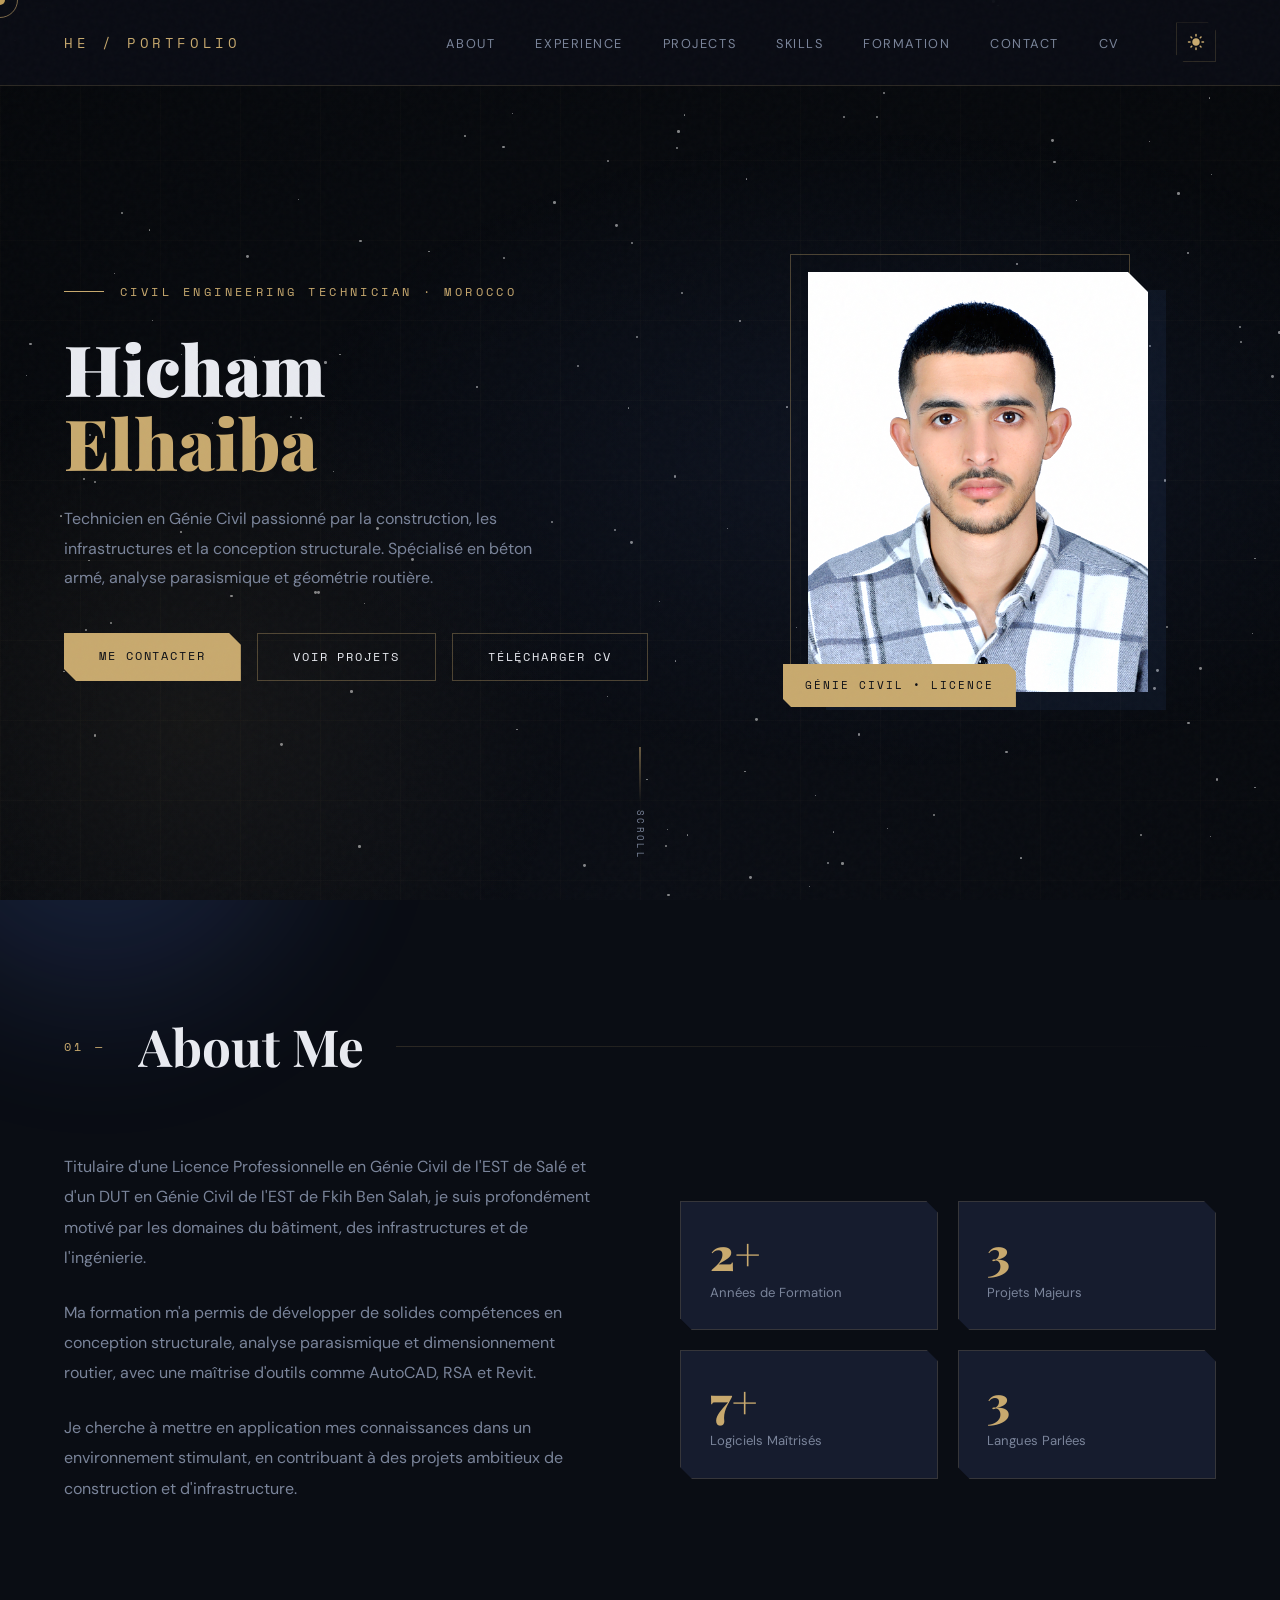
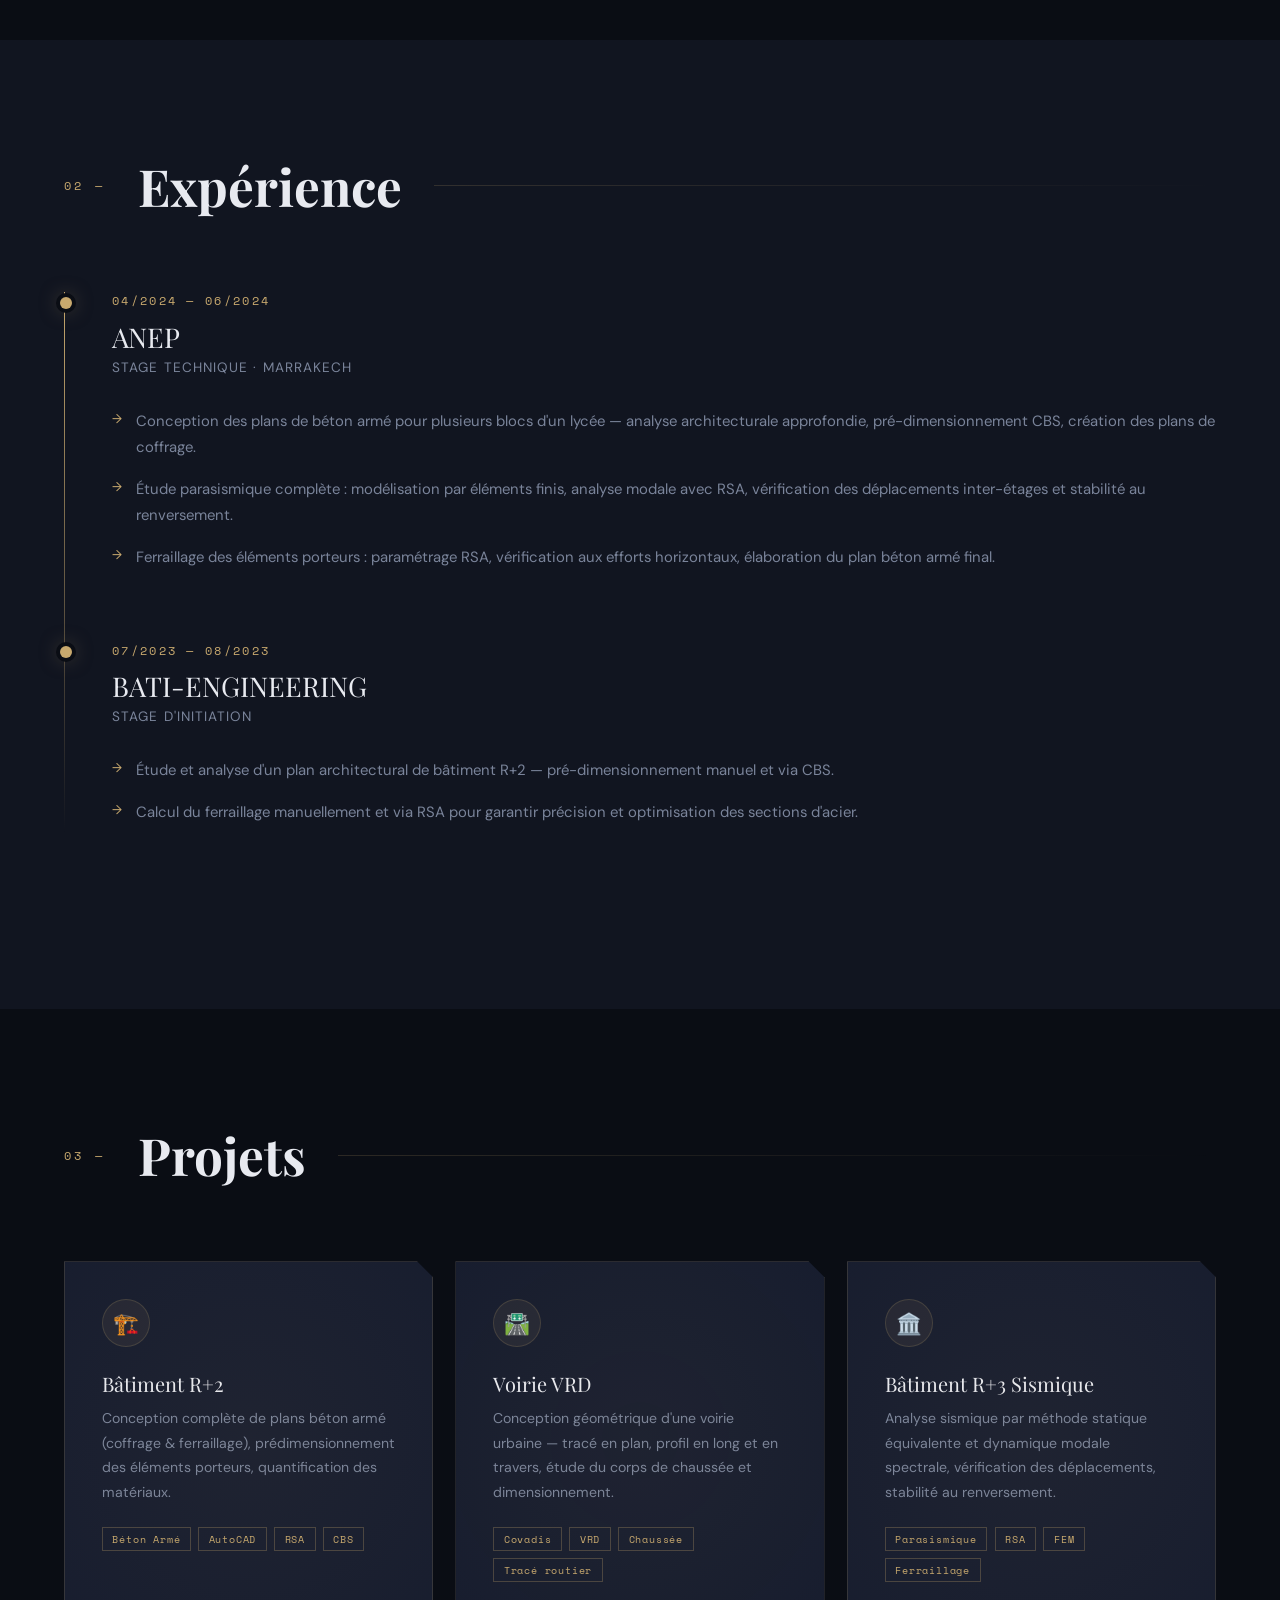
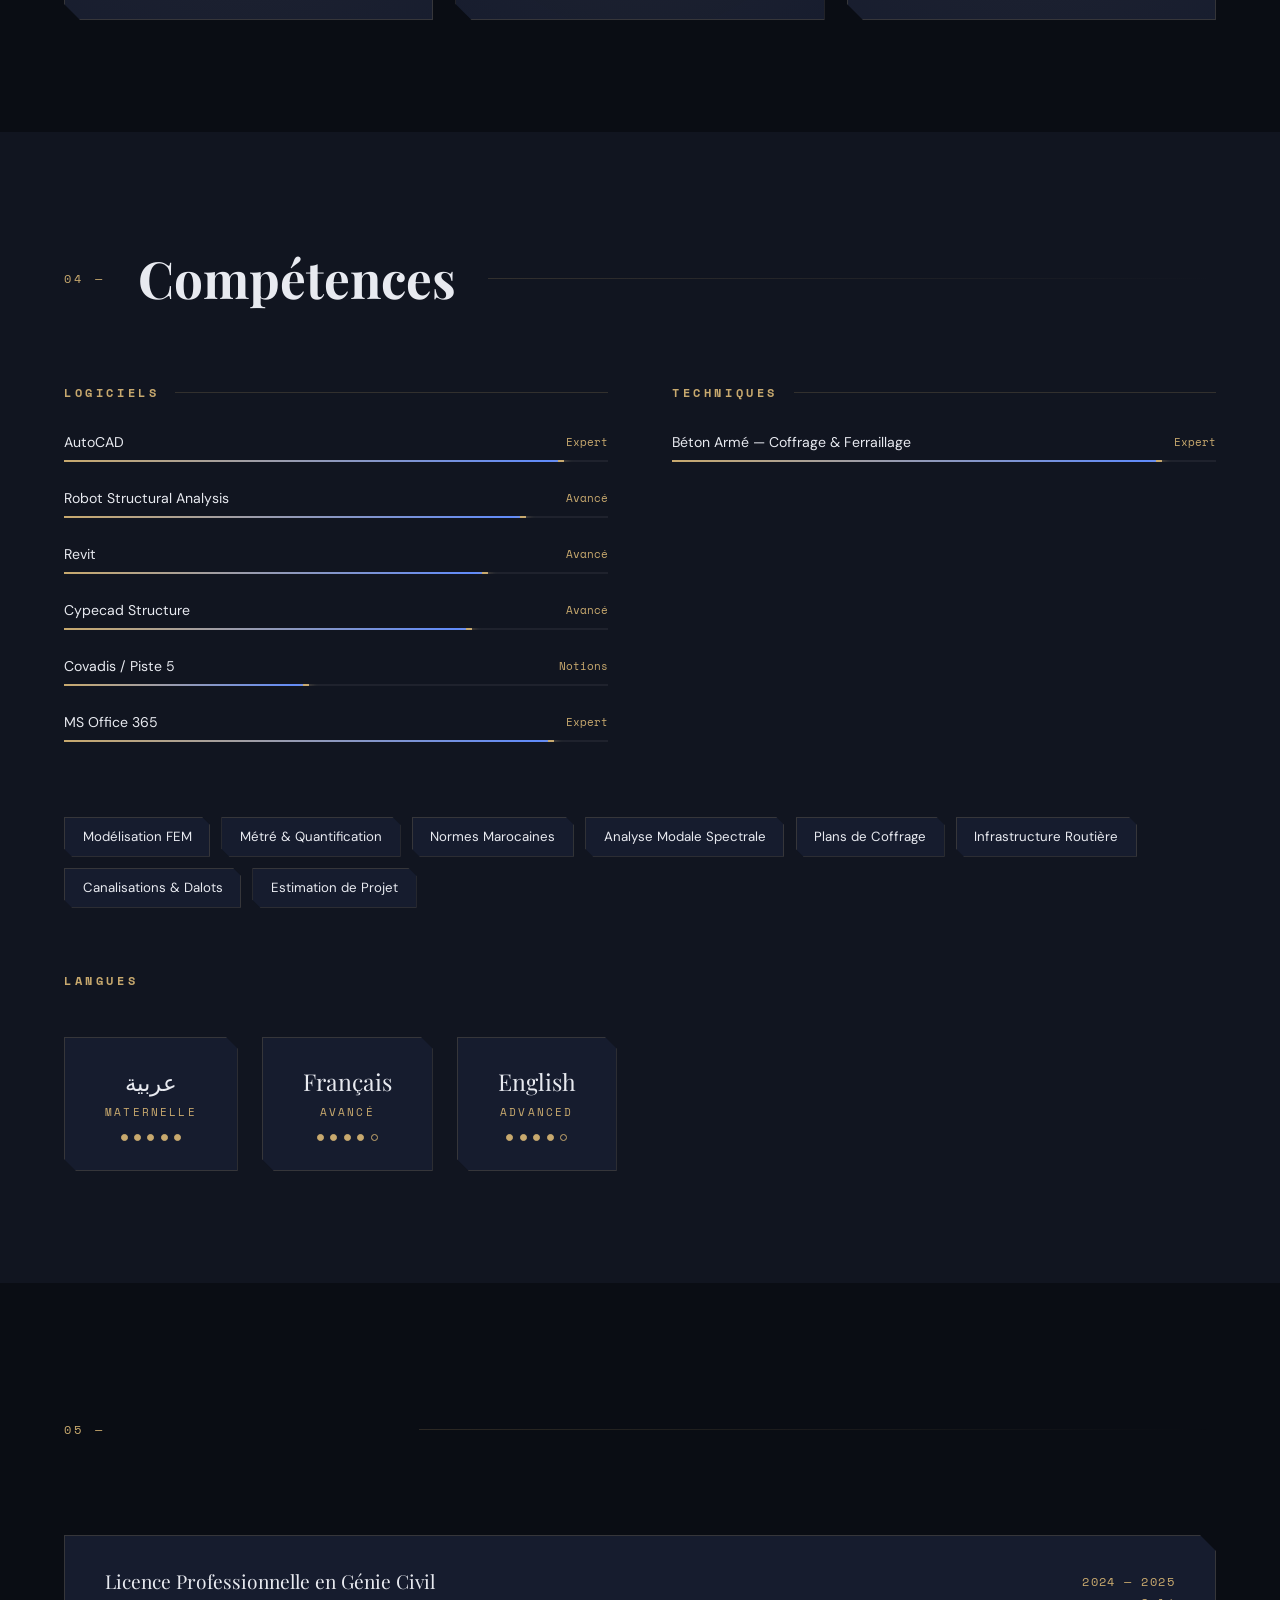
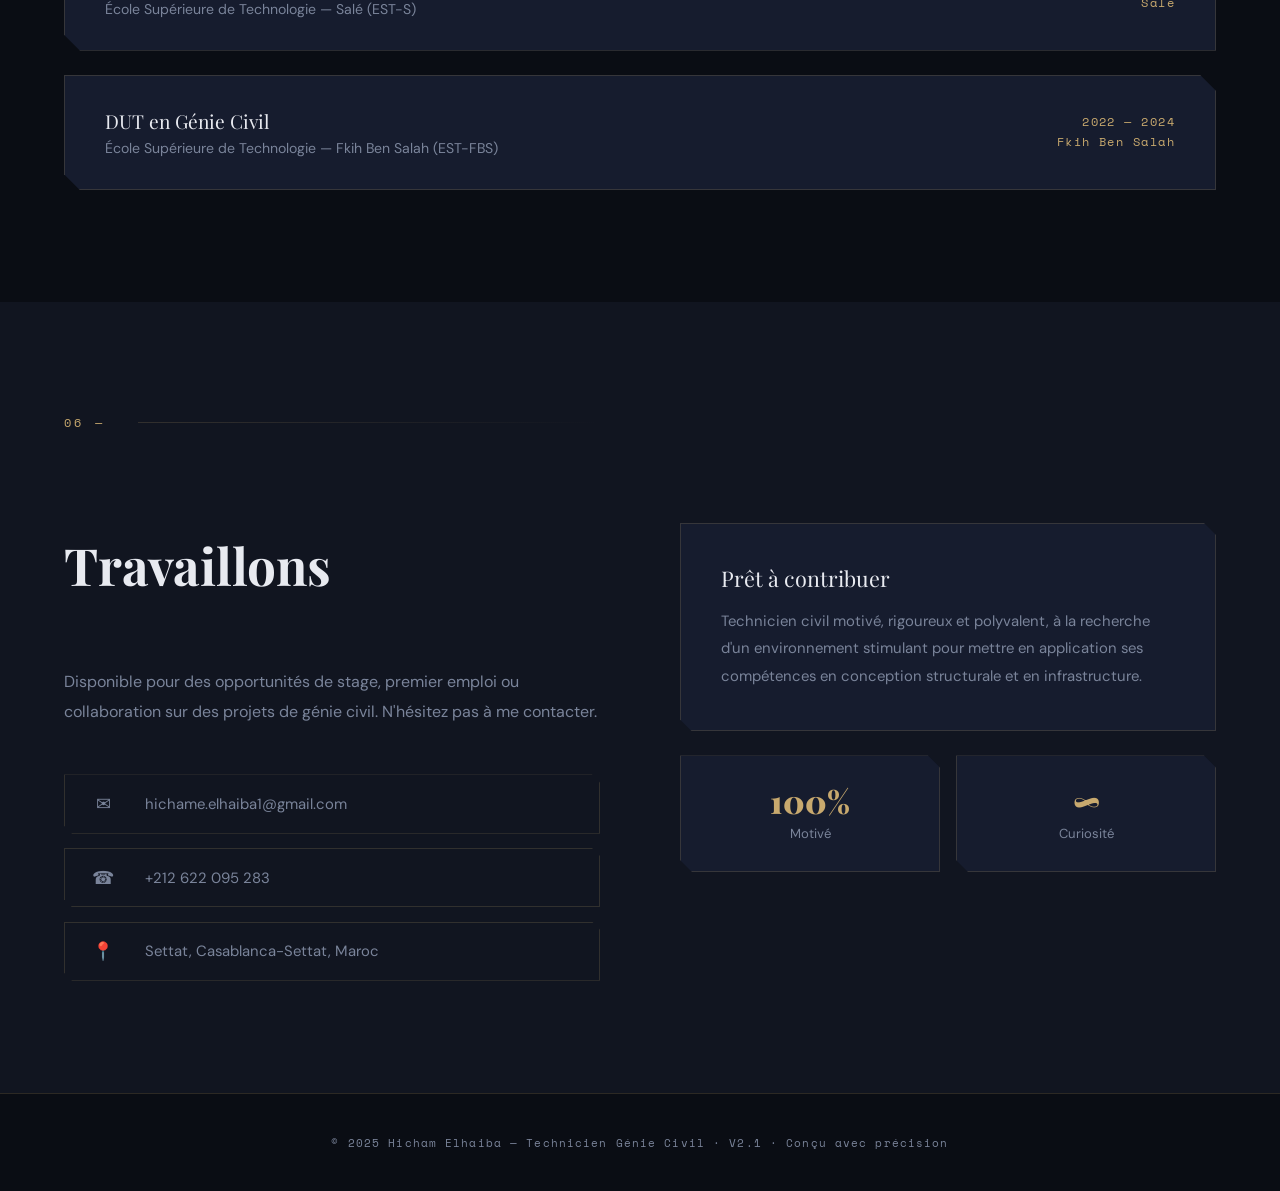
==== commit 18c01597: "Update index.html" ====
--- a/index.html
+++ b/index.html
@@ -26,9 +26,11 @@
   body{background:var(--bg);color:var(--text);font-family:"DM Sans",sans-serif;overflow-x:hidden;cursor:none;}
 
   /* CURSOR */
-  .cursor{width:10px;height:10px;background:var(--accent);border-radius:50%;position:fixed;top:0;left:0;pointer-events:none;z-index:9999;mix-blend-mode:screen;transform:translate(-50%,-50%);}
-  .cursor-ring{width:36px;height:36px;border:1.5px solid rgba(200,169,110,0.5);border-radius:50%;position:fixed;top:0;left:0;pointer-events:none;z-index:9998;transform:translate(-50%,-50%);transition:width .3s,height .3s,border-color .3s;}
-  .cursor-ring.hovered{width:56px;height:56px;border-color:var(--accent);}
+  .cursor{width:10px;height:10px;background:var(--accent);border-radius:50%;position:fixed;top:0;left:0;pointer-events:none;z-index:9999;mix-blend-mode:difference;transform:translate(-50%,-50%);}
+  .cursor-ring{width:36px;height:36px;border:1.5px solid var(--accent);border-radius:50%;position:fixed;top:0;left:0;pointer-events:none;z-index:9998;transform:translate(-50%,-50%);transition:width .3s,height .3s,border-color .3s;opacity:0.6;}
+  .cursor-ring.hovered{width:56px;height:56px;opacity:1;}
+  [data-theme="light"] .cursor { mix-blend-mode: multiply; opacity: 0.8; }
+  [data-theme="light"] .cursor-ring { border-color: var(--accent); opacity: 0.4; }
 
   /* NOISE */
   body::after{content:"";position:fixed;inset:0;background-image:url("data:image/svg+xml,%3Csvg viewBox='0 0 200 200' xmlns='http://www.w3.org/2000/svg'%3E%3Cfilter id='n'%3E%3CfeTurbulence type='fractalNoise' baseFrequency='0.85' numOctaves='4'/%3E%3C/filter%3E%3Crect width='100%25' height='100%25' filter='url(%23n)' opacity='0.025'/%3E%3C/svg%3E");pointer-events:none;z-index:1000;}
@@ -38,8 +40,92 @@
   .particle{position:absolute;width:2px;height:2px;background:var(--accent);border-radius:50%;animation:floatUp var(--dur) var(--delay) infinite linear;opacity:0;}
   @keyframes floatUp{0%{transform:translateY(100vh) translateX(0);opacity:0;}10%{opacity:.5;}90%{opacity:.2;}100%{transform:translateY(-50px) translateX(var(--drift));opacity:0;}}
 
+  /* FLOATING ORBS */
+  .orb {
+    position: fixed;
+    width: 400px;
+    height: 400px;
+    border-radius: 50%;
+    filter: blur(80px);
+    opacity: 0.15;
+    z-index: -1;
+    pointer-events: none;
+    animation: orbMove 20s infinite alternate ease-in-out;
+  }
+  .orb-1 { background: var(--accent); top: -100px; right: -100px; animation-delay: 0s; }
+  .orb-2 { background: var(--accent2); bottom: -100px; left: -100px; animation-delay: -5s; }
+  @keyframes orbMove {
+    0% { transform: translate(0, 0) scale(1); }
+    100% { transform: translate(100px, 50px) scale(1.2); }
+  }
+
+  /* STARS BACKGROUND */
+  .stars-container {
+    position: fixed;
+    top: 0;
+    left: 0;
+    width: 100%;
+    height: 100%;
+    pointer-events: none;
+    z-index: -1;
+    background: radial-gradient(circle at bottom, #0a0d14 0%, #05070a 100%);
+  }
+  [data-theme="light"] .stars-container {
+    background: radial-gradient(circle at bottom, #f0f2f5 0%, #e1e4e8 100%);
+  }
+  .star-wrapper {
+    position: absolute;
+    animation: move var(--move-duration) infinite linear;
+  }
+  .star {
+    width: 100%;
+    height: 100%;
+    background: white;
+    border-radius: 50%;
+    animation: twinkle var(--duration) infinite ease-in-out;
+    opacity: 0.5;
+  }
+  [data-theme="light"] .star {
+    background: var(--accent);
+  }
+  @keyframes twinkle {
+    0%, 100% { opacity: 0.3; transform: scale(1); }
+    50% { opacity: 1; transform: scale(1.4); }
+  }
+  @keyframes move {
+    from { transform: translate(0, 0); }
+    to { transform: translate(var(--move-x), var(--move-y)); }
+  }
+
+  /* CLICK EFFECT */
+  .click-effect {
+    position: fixed;
+    pointer-events: none;
+    z-index: 10000;
+    width: 20px;
+    height: 20px;
+    background: var(--accent);
+    border-radius: 50%;
+    transform: translate(-50%, -50%) scale(0);
+    animation: clickRipple 0.6s ease-out forwards;
+    box-shadow: 0 0 15px var(--accent);
+  }
+  @keyframes clickRipple {
+    0% { transform: translate(-50%, -50%) scale(0); opacity: 0.8; }
+    100% { transform: translate(-50%, -50%) scale(4); opacity: 0; }
+  }
+
   /* NAV */
   nav{position:fixed;top:0;left:0;right:0;padding:1.4rem 4rem;display:flex;align-items:center;justify-content:space-between;z-index:500;backdrop-filter:blur(20px);background:var(--nav-bg);border-bottom:1px solid var(--border);animation:slideDown .8s ease forwards;}
+  .scroll-progress {
+    position: absolute;
+    bottom: -1px;
+    left: 0;
+    height: 2px;
+    background: var(--accent);
+    width: 0%;
+    transition: width 0.1s linear;
+  }
   @keyframes slideDown{from{transform:translateY(-100%);opacity:0;}to{transform:translateY(0);opacity:1;}}
   .nav-logo{font-family:"Space Mono",monospace;color:var(--accent);font-size:.9rem;letter-spacing:.25em;text-transform:uppercase;text-decoration:none;}
   .nav-links{display:flex;gap:2.5rem;list-style:none;align-items:center;}
@@ -70,10 +156,29 @@
   .hero-ctas{display:flex;gap:1rem;flex-wrap:wrap;opacity:0;animation:fadeUp .8s .9s forwards;}
 
   /* BUTTONS */
-  .btn-primary{background:var(--accent);color:#0a0d14;padding:.85rem 2.2rem;font-family:"Space Mono",monospace;font-size:.78rem;letter-spacing:.15em;text-transform:uppercase;text-decoration:none;border:none;cursor:none;transition:transform .3s,box-shadow .3s;clip-path:polygon(0 0,calc(100% - 12px) 0,100% 12px,100% 100%,12px 100%,0 calc(100% - 12px));display:inline-block;}
+  .btn-primary{background:var(--accent);color:#0a0d14;padding:.85rem 2.2rem;font-family:"Space Mono",monospace;font-size:.78rem;letter-spacing:.15em;text-transform:uppercase;text-decoration:none;border:none;cursor:none;transition:transform .3s,box-shadow .3s;clip-path:polygon(0 0,calc(100% - 12px) 0,100% 12px,100% 100%,12px 100%,0 calc(100% - 12px));display:inline-block;position:relative;overflow:hidden;}
+  .btn-primary::before{content:"";position:absolute;top:50%;left:50%;width:300%;height:300%;background:rgba(255,255,255,0.2);transform:translate(-50%,-50%) rotate(45deg) translateY(100%);transition:transform .6s;}
+  .btn-primary:hover::before{transform:translate(-50%,-50%) rotate(45deg) translateY(-100%);}
   .btn-primary:hover{transform:translateY(-3px);box-shadow:0 20px 40px rgba(200,169,110,0.3);}
-  .btn-secondary{border:1.5px solid rgba(200,169,110,0.35);color:var(--text);padding:.85rem 2.2rem;font-family:"Space Mono",monospace;font-size:.78rem;letter-spacing:.15em;text-transform:uppercase;text-decoration:none;background:transparent;cursor:none;transition:border-color .3s,color .3s,background .3s;display:inline-block;}
-  .btn-secondary:hover{border-color:var(--accent);color:var(--accent);background:var(--glow);}
+  
+  .btn-secondary{border:1.5px solid rgba(200,169,110,0.35);color:var(--text);padding:.85rem 2.2rem;font-family:"Space Mono",monospace;font-size:.78rem;letter-spacing:.15em;text-transform:uppercase;text-decoration:none;background:transparent;cursor:none;transition:all .3s;display:inline-block;position:relative;}
+  .btn-secondary:hover{border-color:var(--accent);color:var(--accent);background:var(--glow);transform:translateY(-3px);box-shadow:0 10px 20px rgba(0,0,0,0.1);}
+
+  /* SHOOTING STARS */
+  .shooting-star {
+    position: absolute;
+    width: 100px;
+    height: 1px;
+    background: linear-gradient(90deg, var(--accent), transparent);
+    animation: shoot 3s infinite;
+    opacity: 0;
+    pointer-events: none;
+  }
+  @keyframes shoot {
+    0% { transform: translateX(0) translateY(0) rotate(-45deg) scale(0); opacity: 0; }
+    10% { opacity: 1; scale(1); }
+    100% { transform: translateX(-500px) translateY(500px) rotate(-45deg) scale(1); opacity: 0; }
+  }
 
   /* PHOTO */
   .hero-right{display:flex;justify-content:center;align-items:center;position:relative;z-index:2;opacity:0;animation:fadeIn 1.2s .6s forwards;}
@@ -95,7 +200,9 @@
   .section-header{display:flex;align-items:center;gap:2rem;margin-bottom:4.5rem;}
   .section-num{font-family:"Space Mono",monospace;font-size:.72rem;color:var(--accent);letter-spacing:.3em;white-space:nowrap;}
   .section-line{flex:1;height:1px;background:linear-gradient(to right,var(--border),transparent);}
-  h2{font-family:"Playfair Display",serif;font-size:clamp(2rem,4vw,3.2rem);font-weight:700;}
+  h2{font-family:"Playfair Display",serif;font-size:clamp(2rem,4vw,3.2rem);font-weight:700;overflow:hidden;}
+  .h2-span{display:block;transform:translateY(100%);transition:transform .8s cubic-bezier(0.2, 1, 0.3, 1);}
+  .visible .h2-span{transform:translateY(0);}
 
   /* ABOUT */
   .about-grid{display:grid;grid-template-columns:1fr 1fr;gap:5rem;align-items:center;}
@@ -123,11 +230,13 @@
 
   /* PROJECTS */
   .projects-grid{display:grid;grid-template-columns:repeat(3,1fr);gap:1.4rem;}
-  .project-card{background:var(--card);border:1px solid var(--border);padding:2.3rem;position:relative;overflow:hidden;transition:transform .4s,border-color .4s;opacity:0;transform:translateY(30px);clip-path:polygon(0 0,calc(100% - 16px) 0,100% 16px,100% 100%,16px 100%,0 calc(100% - 16px));cursor:none;}
+  .project-card{background:var(--card);border:1px solid var(--border);padding:2.3rem;position:relative;overflow:hidden;transition:transform .4s,border-color .4s,box-shadow .4s;opacity:0;transform:translateY(30px);clip-path:polygon(0 0,calc(100% - 16px) 0,100% 16px,100% 100%,16px 100%,0 calc(100% - 16px));cursor:none;transform-style:preserve-3d;perspective:1000px;}
   .project-card.visible{opacity:1;transform:translateY(0);}
-  .project-card:hover{transform:translateY(-8px);border-color:var(--accent);}
+  .project-card:hover{transform:translateY(-8px) rotateX(2deg) rotateY(2deg);border-color:var(--accent);box-shadow:0 25px 50px rgba(0,0,0,0.3);}
   .project-card::before{content:"";position:absolute;top:-80%;left:-80%;width:260%;height:260%;background:radial-gradient(circle,rgba(200,169,110,0.05) 0%,transparent 50%);transition:transform .6s;pointer-events:none;}
   .project-card:hover::before{transform:translate(30%,30%);}
+  .project-card-content{transition:transform .4s;}
+  .project-card:hover .project-card-content{transform:translateZ(20px);}
   .project-icon{width:48px;height:48px;background:var(--glow);border:1px solid var(--border);border-radius:50%;display:flex;align-items:center;justify-content:center;font-size:1.3rem;margin-bottom:1.4rem;}
   .project-title{font-family:"Playfair Display",serif;font-size:1.25rem;margin-bottom:.6rem;}
   .project-desc{color:var(--muted);font-size:.88rem;line-height:1.75;margin-bottom:1.4rem;}
@@ -201,10 +310,14 @@
 
 <div class="cursor" id="cursor"></div>
 <div class="cursor-ring" id="cursorRing"></div>
+<div class="orb orb-1"></div>
+<div class="orb orb-2"></div>
+<div class="stars-container" id="stars"></div>
 <div class="particles" id="particles"></div>
 
 <!-- NAV -->
 <nav>
+  <div class="scroll-progress" id="scrollProgress"></div>
   <span class="nav-logo">HE / Portfolio</span>
   <ul class="nav-links">
     <li><a href="#about">About</a></li>
@@ -253,7 +366,7 @@
 <section id="about">
   <div class="section-header">
     <span class="section-num">01 —</span>
-    <h2>About Me</h2>
+    <h2><span class="h2-span">About Me</span></h2>
     <div class="section-line"></div>
   </div>
   <div class="about-grid">
@@ -275,7 +388,7 @@
 <section id="experience" style="background:var(--surface);">
   <div class="section-header">
     <span class="section-num">02 —</span>
-    <h2>Expérience</h2>
+    <h2><span class="h2-span">Expérience</span></h2>
     <div class="section-line"></div>
   </div>
   <div class="exp-timeline">
@@ -307,36 +420,42 @@
 <section id="projects">
   <div class="section-header">
     <span class="section-num">03 —</span>
-    <h2>Projets</h2>
+    <h2><span class="h2-span">Projets</span></h2>
     <div class="section-line"></div>
   </div>
-  <div class="projects-grid">
-    <div class="project-card">
-      <div class="project-icon">🏗️</div>
-      <div class="project-title">Bâtiment R+2</div>
-      <div class="project-desc">Conception complète de plans béton armé (coffrage &amp; ferraillage), prédimensionnement des éléments porteurs, quantification des matériaux.</div>
-      <div class="project-tags"><span class="tag">Béton Armé</span><span class="tag">AutoCAD</span><span class="tag">RSA</span><span class="tag">CBS</span></div>
-    </div>
-    <div class="project-card">
-      <div class="project-icon">🛣️</div>
-      <div class="project-title">Voirie VRD</div>
-      <div class="project-desc">Conception géométrique d'une voirie urbaine — tracé en plan, profil en long et en travers, étude du corps de chaussée et dimensionnement.</div>
-      <div class="project-tags"><span class="tag">Covadis</span><span class="tag">VRD</span><span class="tag">Chaussée</span><span class="tag">Tracé routier</span></div>
-    </div>
-    <div class="project-card">
-      <div class="project-icon">🏛️</div>
-      <div class="project-title">Bâtiment R+3 Sismique</div>
-      <div class="project-desc">Analyse sismique par méthode statique équivalente et dynamique modale spectrale, vérification des déplacements, stabilité au renversement.</div>
-      <div class="project-tags"><span class="tag">Parasismique</span><span class="tag">RSA</span><span class="tag">FEM</span><span class="tag">Ferraillage</span></div>
-    </div>
-  </div>
+    <div class="projects-grid">
+      <div class="project-card">
+        <div class="project-card-content">
+          <div class="project-icon">🏗️</div>
+          <div class="project-title">Bâtiment R+2</div>
+          <div class="project-desc">Conception complète de plans béton armé (coffrage &amp; ferraillage), prédimensionnement des éléments porteurs, quantification des matériaux.</div>
+          <div class="project-tags"><span class="tag">Béton Armé</span><span class="tag">AutoCAD</span><span class="tag">RSA</span><span class="tag">CBS</span></div>
+        </div>
+      </div>
+      <div class="project-card">
+        <div class="project-card-content">
+          <div class="project-icon">🛣️</div>
+          <div class="project-title">Voirie VRD</div>
+          <div class="project-desc">Conception géométrique d'une voirie urbaine — tracé en plan, profil en long et en travers, étude du corps de chaussée et dimensionnement.</div>
+          <div class="project-tags"><span class="tag">Covadis</span><span class="tag">VRD</span><span class="tag">Chaussée</span><span class="tag">Tracé routier</span></div>
+        </div>
+      </div>
+      <div class="project-card">
+        <div class="project-card-content">
+          <div class="project-icon">🏛️</div>
+          <div class="project-title">Bâtiment R+3 Sismique</div>
+          <div class="project-desc">Analyse sismique par méthode statique équivalente et dynamique modale spectrale, vérification des déplacements, stabilité au renversement.</div>
+          <div class="project-tags"><span class="tag">Parasismique</span><span class="tag">RSA</span><span class="tag">FEM</span><span class="tag">Ferraillage</span></div>
+        </div>
+      </div>
+    </div>
 </section>
 
 <!-- SKILLS -->
 <section id="skills" style="background:var(--surface);">
   <div class="section-header">
     <span class="section-num">04 —</span>
-    <h2>Compétences</h2>
+    <h2><span class="h2-span">Compétences</span></h2>
     <div class="section-line"></div>
   </div>
   <div class="skills-container">
@@ -383,7 +502,7 @@
 <section id="education">
   <div class="section-header">
     <span class="section-num">05 —</span>
-    <h2>Formation</h2>
+    <h2><span class="h2-span">Formation</span></h2>
     <div class="section-line"></div>
   </div>
   <div class="edu-cards">
@@ -403,7 +522,7 @@
   <div class="contact-grid">
     <div class="contact-info">
       <div class="section-header" style="margin-bottom:2rem;"><span class="section-num">06 —</span><div class="section-line"></div></div>
-      <h2>Travaillons<br><span style="color:var(--accent)">Ensemble</span></h2>
+      <h2><span class="h2-span">Travaillons</span><br><span style="color:var(--accent)" class="h2-span">Ensemble</span></h2>
       <p>Disponible pour des opportunités de stage, premier emploi ou collaboration sur des projets de génie civil. N'hésitez pas à me contacter.</p>
       <div class="contact-links">
         <a href="mailto:hichame.elhaiba1@gmail.com" class="contact-link"><div class="contact-icon">✉</div><div class="contact-text">hichame.elhaiba1@gmail.com</div></a>
@@ -425,7 +544,7 @@
 </section>
 
 <footer>
-  <p>© 2025 Hicham Elhaiba — Technicien Génie Civil &middot; Conçu avec précision</p>
+  <p>© 2025 Hicham Elhaiba — Technicien Génie Civil &middot; V2.1 &middot; Conçu avec précision</p>
 </footer>
 
 <script>
@@ -436,7 +555,8 @@
   document.addEventListener('mousemove',e=>{mx=e.clientX;my=e.clientY;});
   (function animCursor(){
     cursor.style.transform=`translate(${mx-5}px,${my-5}px)`;
-    rx+=(mx-rx-18)*.1; ry+=(my-ry-18)*.1;
+    // Faster and smoother follow logic
+    rx+=(mx-rx-18)*.2; ry+=(my-ry-18)*.2;
     ring.style.transform=`translate(${rx}px,${ry}px)`;
     requestAnimationFrame(animCursor);
   })();
@@ -463,7 +583,7 @@
       if(e.isIntersecting) setTimeout(()=>e.target.classList.add('visible'),i*100);
     });
   },{threshold:0.1});
-  document.querySelectorAll('.exp-item,.project-card,.skill-item').forEach(el=>obs.observe(el));
+  document.querySelectorAll('.exp-item,.project-card,.skill-item,.section-header,.contact-info h2').forEach(el=>obs.observe(el));
 
   // Stagger project cards
   document.querySelectorAll('.project-card').forEach((c,i)=>c.style.transitionDelay=(i*.12)+'s');
@@ -484,7 +604,15 @@
   // NAV ACTIVE HIGHLIGHT
   const sections=document.querySelectorAll('section[id]');
   const navLinks=document.querySelectorAll('.nav-links a');
+  const scrollProgress = document.getElementById('scrollProgress');
+
   window.addEventListener('scroll',()=>{
+    // Progress bar
+    const winScroll = document.body.scrollTop || document.documentElement.scrollTop;
+    const height = document.documentElement.scrollHeight - document.documentElement.clientHeight;
+    const scrolled = (winScroll / height) * 100;
+    scrollProgress.style.width = scrolled + "%";
+
     let current='';
     sections.forEach(s=>{ if(window.scrollY>=s.offsetTop-120) current=s.id; });
     navLinks.forEach(a=>{
@@ -511,6 +639,95 @@
   // Cursor hover for theme toggle
   themeToggle.addEventListener('mouseenter', () => ring.classList.add('hovered'));
   themeToggle.addEventListener('mouseleave', () => ring.classList.remove('hovered'));
+
+  // MAGNETIC BUTTONS
+  document.querySelectorAll('.btn-primary, .btn-secondary, .theme-toggle').forEach(btn => {
+    btn.addEventListener('mousemove', (e) => {
+      const rect = btn.getBoundingClientRect();
+      const x = e.clientX - rect.left - rect.width / 2;
+      const y = e.clientY - rect.top - rect.height / 2;
+      btn.style.transform = `translate(${x * 0.3}px, ${y * 0.3}px)`;
+    });
+    btn.addEventListener('mouseleave', () => {
+      btn.style.transform = '';
+    });
+  });
+
+  // SHOOTING STARS GENERATOR
+  setInterval(() => {
+    const star = document.createElement('div');
+    star.className = 'shooting-star';
+    star.style.top = Math.random() * 50 + '%';
+    star.style.right = '0';
+    document.body.appendChild(star);
+    setTimeout(() => star.remove(), 3000);
+  }, 4000);
+
+  // STARS BACKGROUND LOGIC
+  const starsContainer = document.getElementById('stars');
+  const starCount = 150;
+
+  for (let i = 0; i < starCount; i++) {
+    const wrapper = document.createElement('div');
+    wrapper.className = 'star-wrapper';
+    const star = document.createElement('div');
+    star.className = 'star';
+    
+    const size = Math.random() * 2 + 1;
+    wrapper.style.width = `${size}px`;
+    wrapper.style.height = `${size}px`;
+    wrapper.style.top = `${Math.random() * 100}vh`;
+    wrapper.style.left = `${Math.random() * 100}vw`;
+    
+    wrapper.style.setProperty('--move-duration', `${Math.random() * 15 + 15}s`);
+    wrapper.style.setProperty('--move-x', `${(Math.random() - 0.5) * 400}px`);
+    wrapper.style.setProperty('--move-y', `${(Math.random() - 0.5) * 400}px`);
+    
+    star.style.setProperty('--duration', `${Math.random() * 3 + 2}s`);
+    star.style.animationDelay = `${Math.random() * 5}s`;
+    
+    wrapper.appendChild(star);
+    starsContainer.appendChild(wrapper);
+  }
+
+  // CLICK EFFECT LOGIC
+  document.addEventListener('mousedown', (e) => {
+    const ripple = document.createElement('div');
+    ripple.className = 'click-effect';
+    ripple.style.left = `${e.clientX}px`;
+    ripple.style.top = `${e.clientY}px`;
+    document.body.appendChild(ripple);
+
+    // Create small star burst on click
+    for(let i=0; i<8; i++) {
+      const p = document.createElement('div');
+      p.className = 'click-effect';
+      p.style.width = '4px';
+      p.style.height = '4px';
+      p.style.left = `${e.clientX}px`;
+      p.style.top = `${e.clientY}px`;
+      p.style.boxShadow = 'none';
+      
+      const angle = (i / 8) * Math.PI * 2;
+      const velocity = 60 + Math.random() * 40;
+      const tx = Math.cos(angle) * velocity;
+      const ty = Math.sin(angle) * velocity;
+      
+      p.animate([
+        { transform: 'translate(-50%, -50%) scale(1)', opacity: 1 },
+        { transform: `translate(calc(-50% + ${tx}px), calc(-50% + ${ty}px)) scale(0)`, opacity: 0 }
+      ], {
+        duration: 600,
+        easing: 'cubic-bezier(0,0,0.2,1)',
+        fill: 'forwards'
+      });
+      
+      document.body.appendChild(p);
+      setTimeout(() => p.remove(), 600);
+    }
+
+    setTimeout(() => ripple.remove(), 600);
+  });
 </script>
 </body>
-</html>+</html>
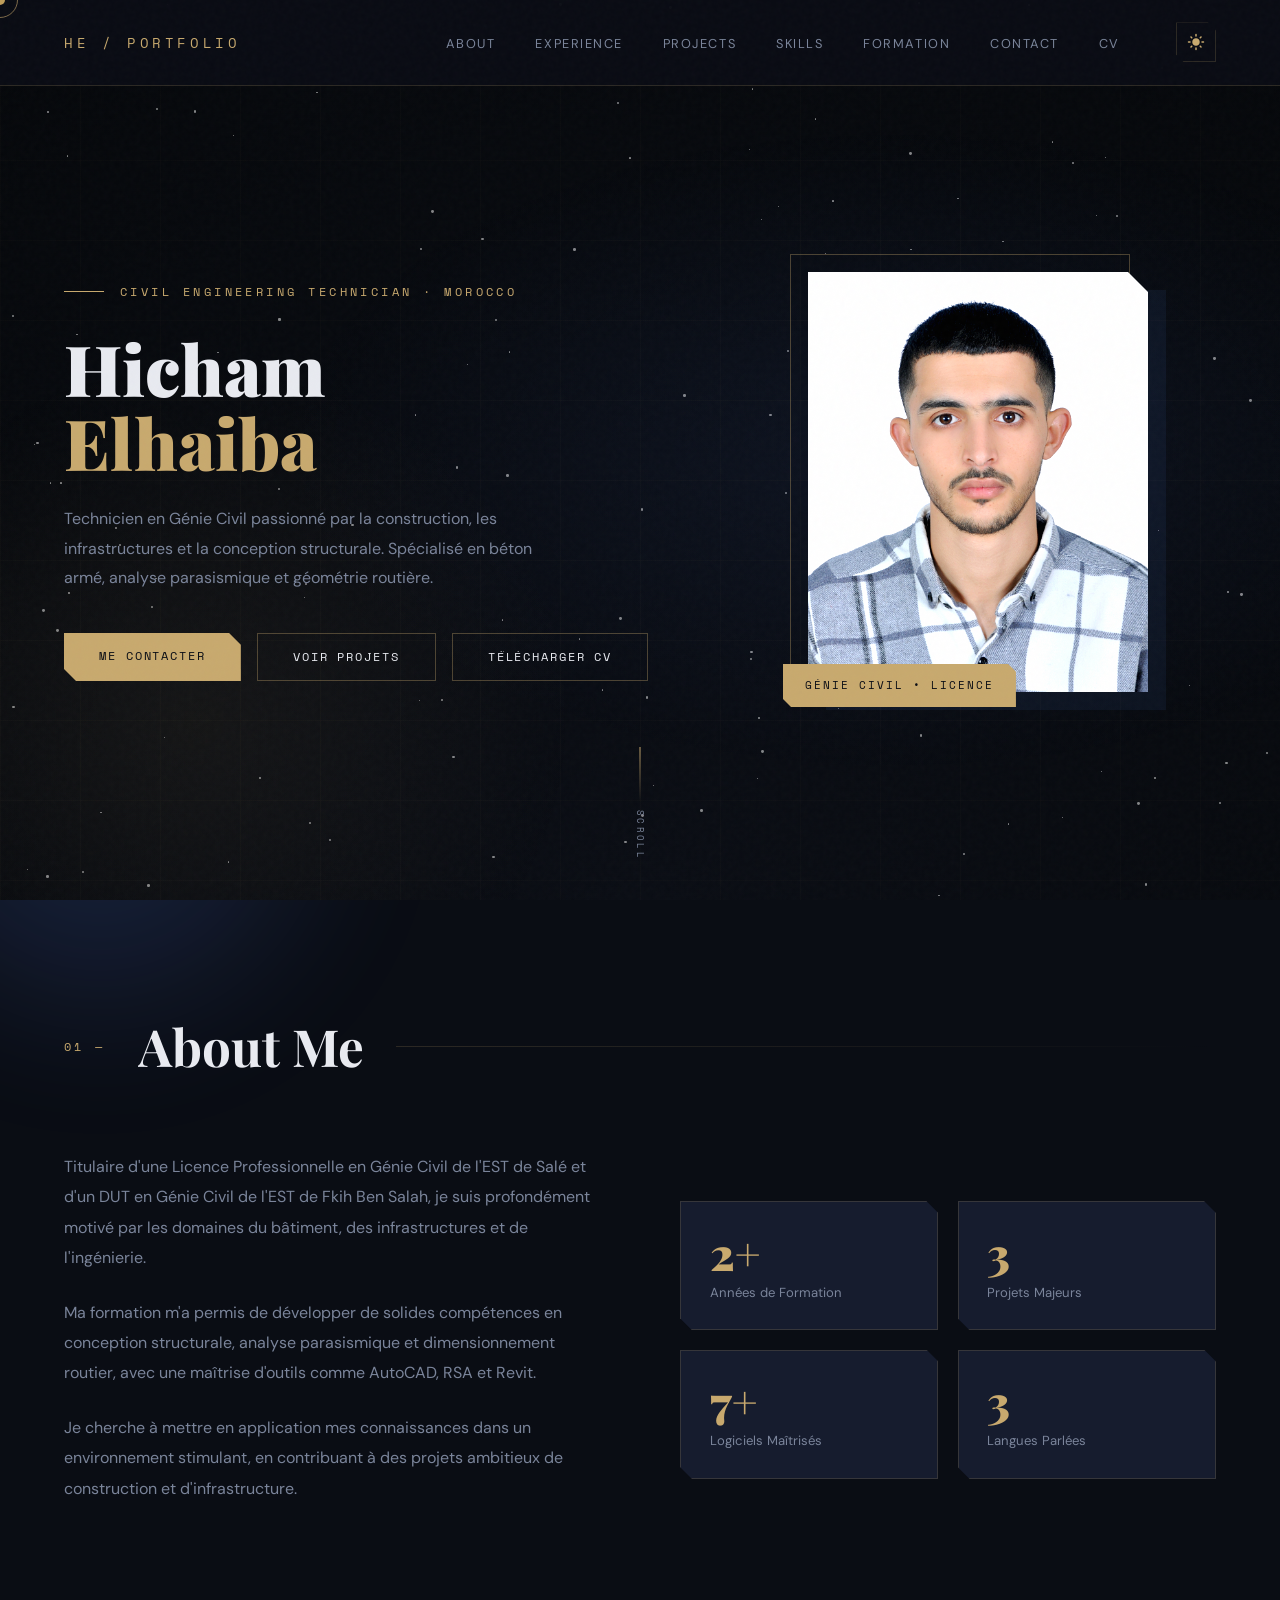
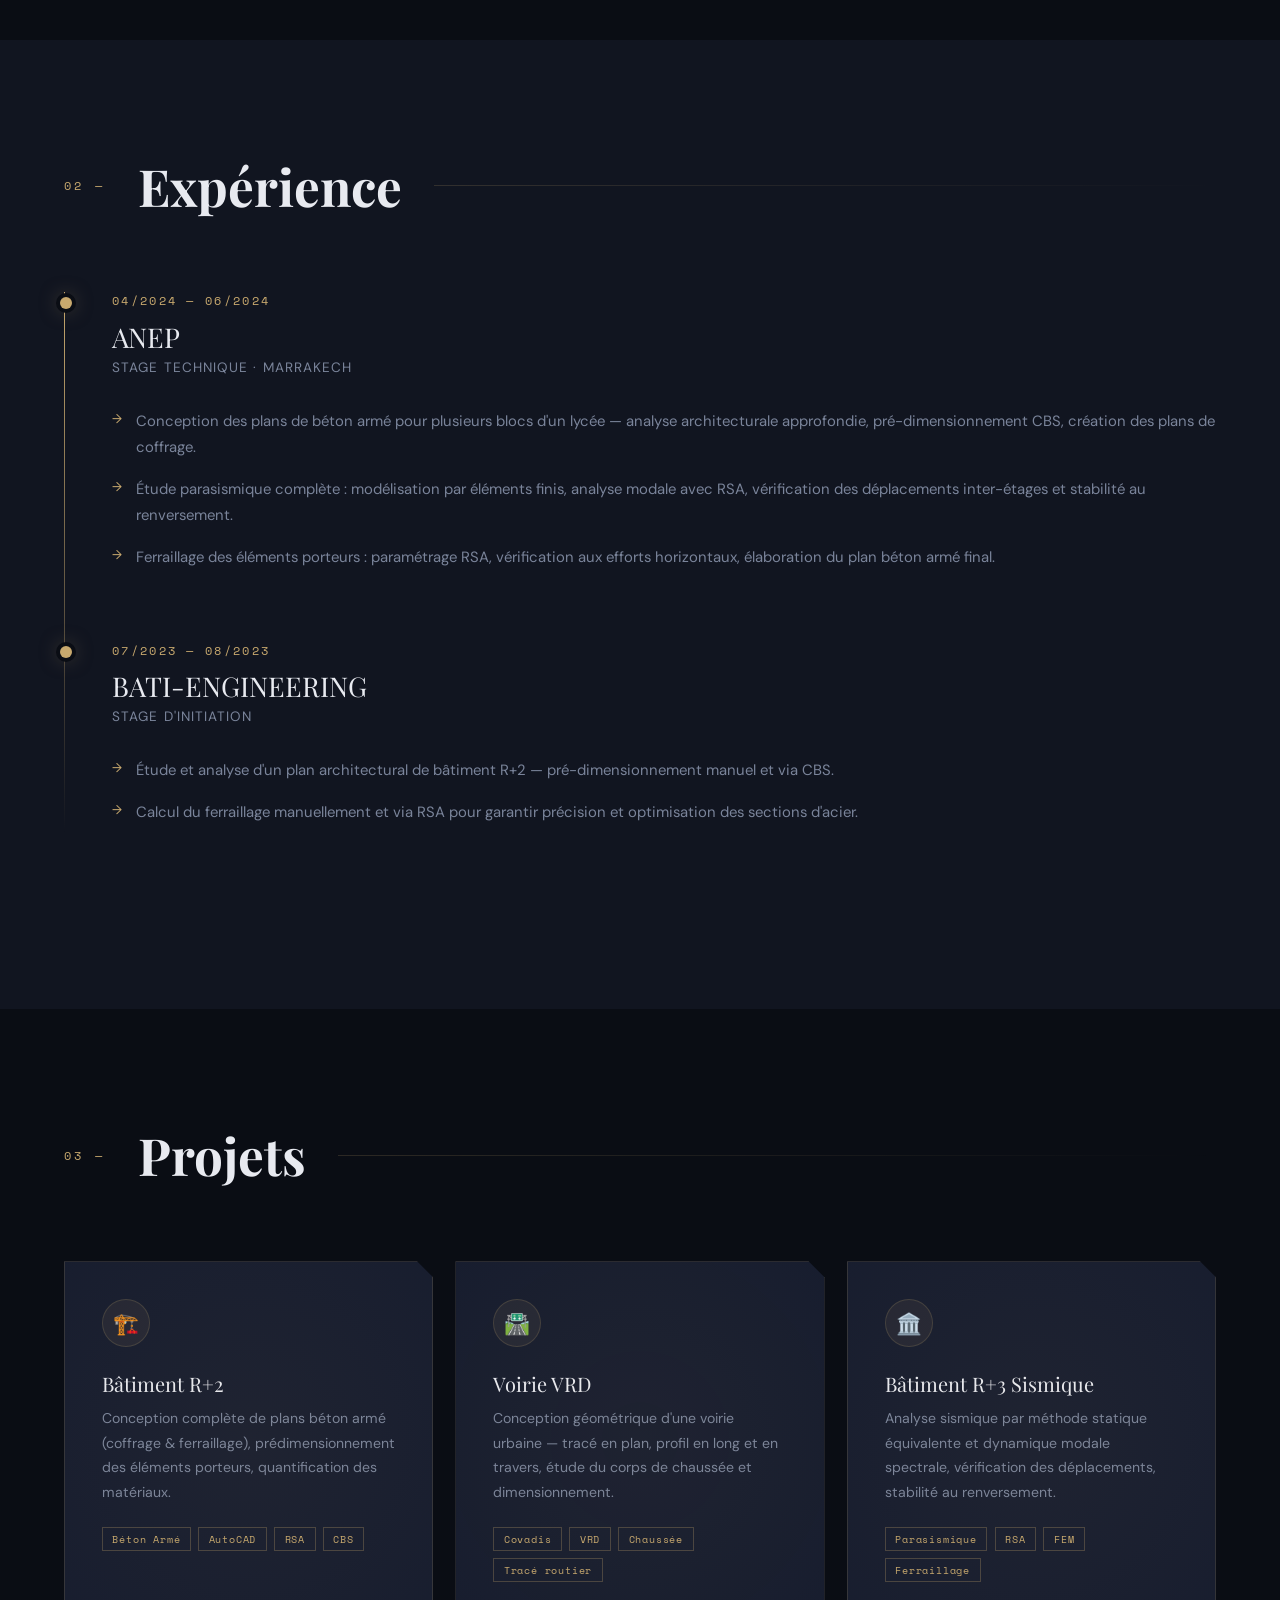
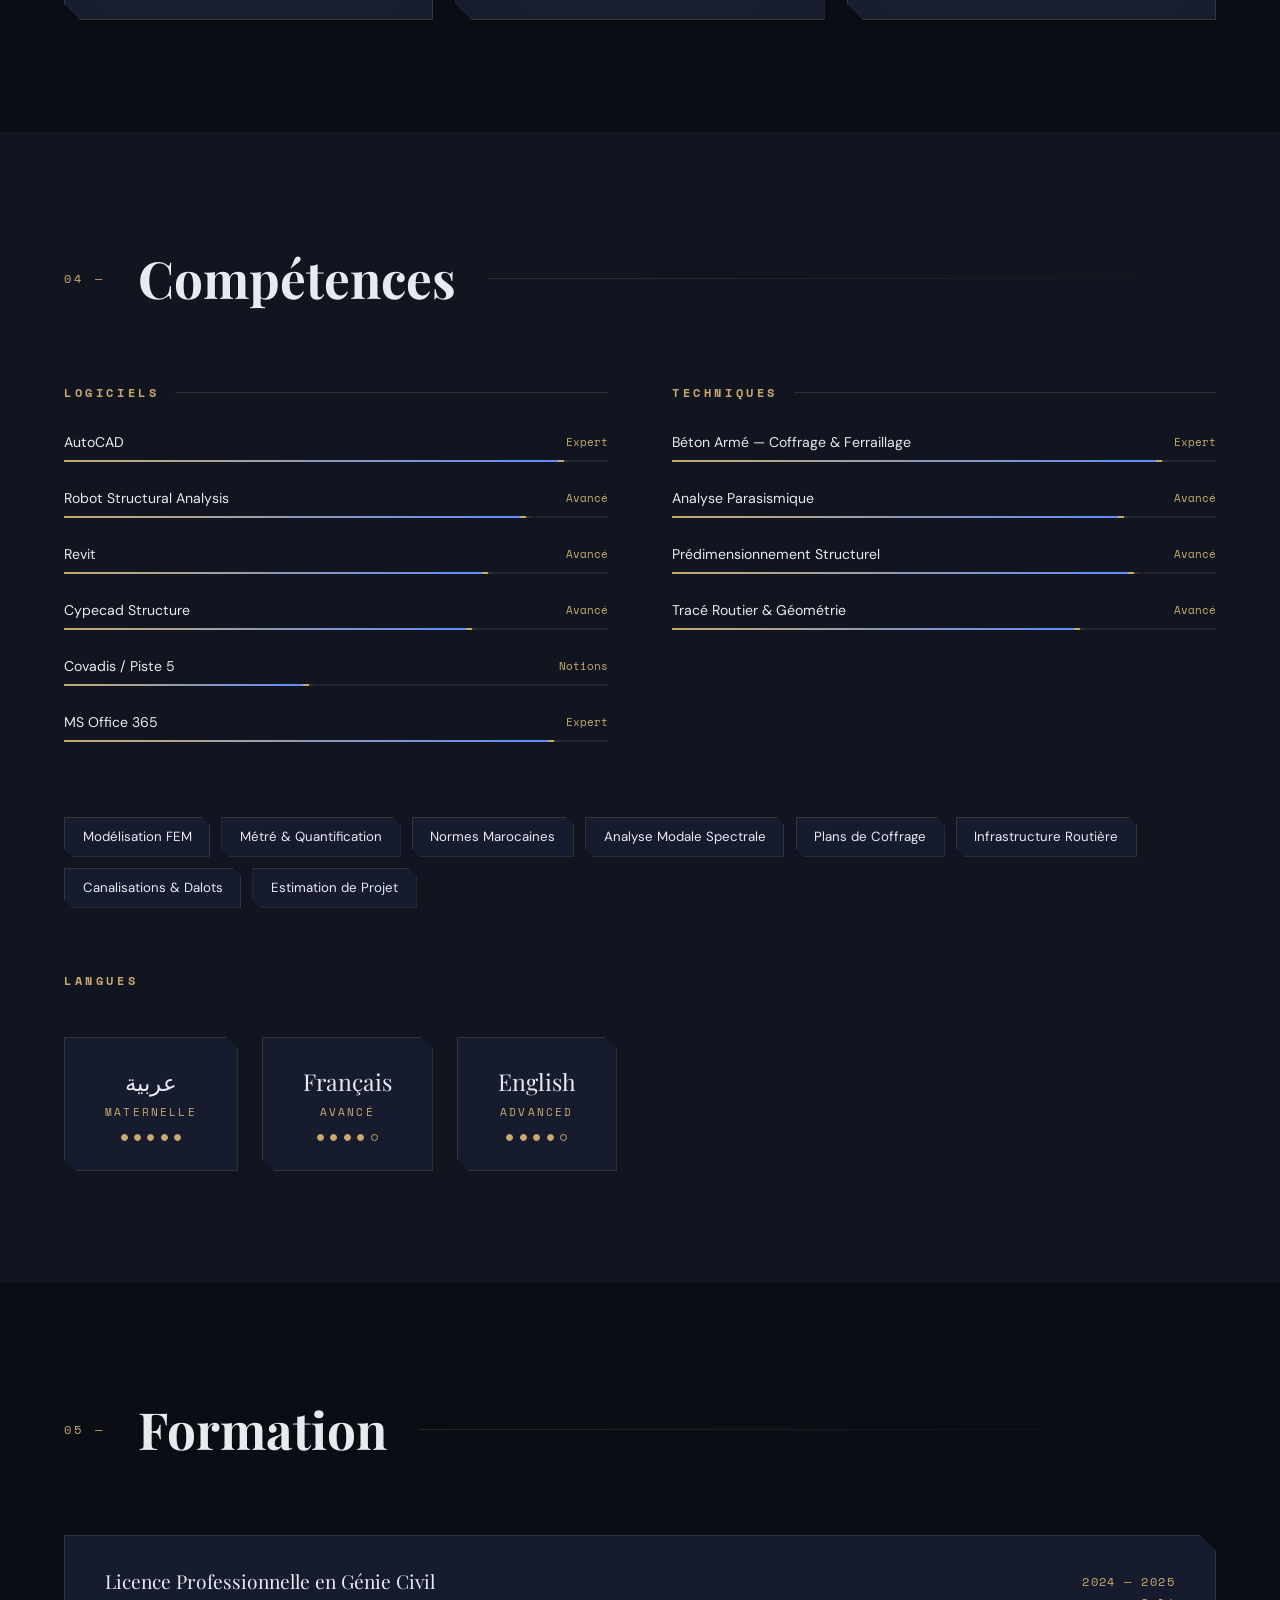
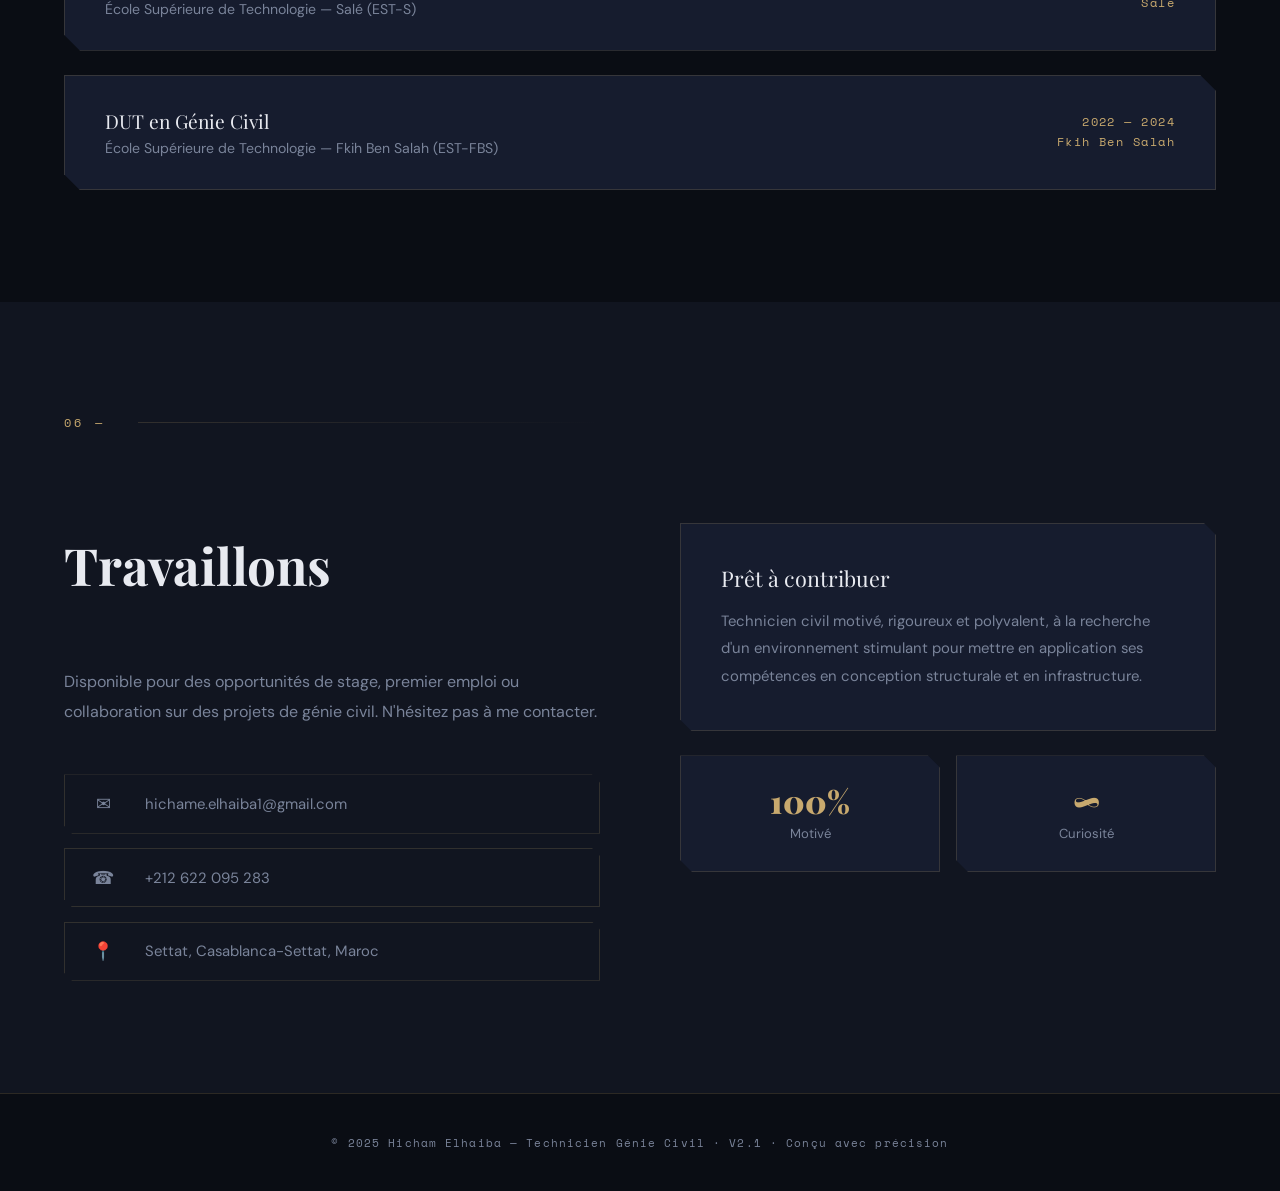
==== commit ead61dbb: "Update index.html" ====
--- a/index.html
+++ b/index.html
@@ -296,14 +296,61 @@
 
   /* RESPONSIVE */
   @media(max-width:900px){
+    body { cursor: auto !important; }
+    .cursor, .cursor-ring { display: none !important; }
     nav{padding:1.2rem 1.5rem;}
     .nav-links{display:none;}
-    .hero{grid-template-columns:1fr;padding:6rem 1.5rem 4rem;}
-    .hero-right{display:none;}
+    .nav-links.active {
+      display: flex;
+      flex-direction: column;
+      position: fixed;
+      top: 0;
+      left: 0;
+      width: 100%;
+      height: 100vh;
+      background: var(--bg);
+      justify-content: center;
+      align-items: center;
+      z-index: 1000;
+      gap: 2rem;
+    }
+    .nav-links.active li a {
+      font-size: 1.5rem;
+      cursor: pointer;
+    }
+    .mobile-menu-btn {
+      display: flex !important;
+      flex-direction: column;
+      gap: 5px;
+      background: none;
+      border: none;
+      z-index: 1001;
+      cursor: pointer;
+    }
+    .mobile-menu-btn span {
+      display: block;
+      width: 25px;
+      height: 2px;
+      background: var(--accent);
+      transition: 0.3s;
+    }
+    .mobile-menu-btn.active span:nth-child(1) { transform: translateY(7px) rotate(45deg); }
+    .mobile-menu-btn.active span:nth-child(2) { opacity: 0; }
+    .mobile-menu-btn.active span:nth-child(3) { transform: translateY(-7px) rotate(-45deg); }
+
+    .hero{grid-template-columns:1fr;padding:6rem 1.5rem 4rem; text-align: center; gap: 3rem;}
+    .hero-tag { justify-content: center; }
+    .hero-desc { margin: 0 auto 2.5rem; }
+    .hero-ctas { justify-content: center; }
+    .hero-right{display:flex; justify-content: center; order: -1;}
+    .photo-frame{width:280px; height:350px;}
     section{padding:5rem 1.5rem;}
     .about-grid,.contact-grid,.skills-container{grid-template-columns:1fr;gap:2.5rem;}
     .projects-grid{grid-template-columns:1fr;}
-  }
+    .edu-card { flex-direction: column; text-align: center; gap: 1rem; }
+    .edu-year { text-align: center; }
+  }
+  .mobile-menu-btn { display: none; }
 </style>
 </head>
 <body>
@@ -319,6 +366,11 @@
 <nav>
   <div class="scroll-progress" id="scrollProgress"></div>
   <span class="nav-logo">HE / Portfolio</span>
+  <button class="mobile-menu-btn" id="mobileMenuBtn">
+    <span></span>
+    <span></span>
+    <span></span>
+  </button>
   <ul class="nav-links">
     <li><a href="#about">About</a></li>
     <li><a href="#experience">Experience</a></li>
@@ -623,7 +675,25 @@
   // THEME TOGGLE
   const themeToggle = document.getElementById('themeToggle');
   const body = document.body;
+  const mobileMenuBtn = document.getElementById('mobileMenuBtn');
+  const navLinksList = document.querySelector('.nav-links');
   
+  // MOBILE MENU LOGIC
+  mobileMenuBtn.addEventListener('click', () => {
+    mobileMenuBtn.classList.toggle('active');
+    navLinksList.classList.toggle('active');
+    body.style.overflow = navLinksList.classList.contains('active') ? 'hidden' : '';
+  });
+
+  // Close menu on link click
+  document.querySelectorAll('.nav-links a').forEach(link => {
+    link.addEventListener('click', () => {
+      mobileMenuBtn.classList.remove('active');
+      navLinksList.classList.remove('active');
+      body.style.overflow = '';
+    });
+  });
+
   // Check for saved theme or use dark as default
   const savedTheme = localStorage.getItem('theme') || 'dark';
   document.documentElement.setAttribute('data-theme', savedTheme);
@@ -643,6 +713,9 @@
   // MAGNETIC BUTTONS
   document.querySelectorAll('.btn-primary, .btn-secondary, .theme-toggle').forEach(btn => {
     btn.addEventListener('mousemove', (e) => {
+      // Disable magnetic effect on touch devices
+      if (window.matchMedia("(pointer: coarse)").matches) return;
+      
       const rect = btn.getBoundingClientRect();
       const x = e.clientX - rect.left - rect.width / 2;
       const y = e.clientY - rect.top - rect.height / 2;
@@ -665,7 +738,7 @@
 
   // STARS BACKGROUND LOGIC
   const starsContainer = document.getElementById('stars');
-  const starCount = 150;
+  const starCount = window.innerWidth < 900 ? 60 : 150; // Fewer stars on mobile for performance
 
   for (let i = 0; i < starCount; i++) {
     const wrapper = document.createElement('div');
@@ -691,11 +764,11 @@
   }
 
   // CLICK EFFECT LOGIC
-  document.addEventListener('mousedown', (e) => {
+  const createClickEffect = (x, y) => {
     const ripple = document.createElement('div');
     ripple.className = 'click-effect';
-    ripple.style.left = `${e.clientX}px`;
-    ripple.style.top = `${e.clientY}px`;
+    ripple.style.left = `${x}px`;
+    ripple.style.top = `${y}px`;
     document.body.appendChild(ripple);
 
     // Create small star burst on click
@@ -704,8 +777,8 @@
       p.className = 'click-effect';
       p.style.width = '4px';
       p.style.height = '4px';
-      p.style.left = `${e.clientX}px`;
-      p.style.top = `${e.clientY}px`;
+      p.style.left = `${x}px`;
+      p.style.top = `${y}px`;
       p.style.boxShadow = 'none';
       
       const angle = (i / 8) * Math.PI * 2;
@@ -727,6 +800,13 @@
     }
 
     setTimeout(() => ripple.remove(), 600);
+  };
+
+  document.addEventListener('mousedown', (e) => createClickEffect(e.clientX, e.clientY));
+  document.addEventListener('touchstart', (e) => {
+    if (e.touches.length > 0) {
+      createClickEffect(e.touches[0].clientX, e.touches[0].clientY);
+    }
   });
 </script>
 </body>
